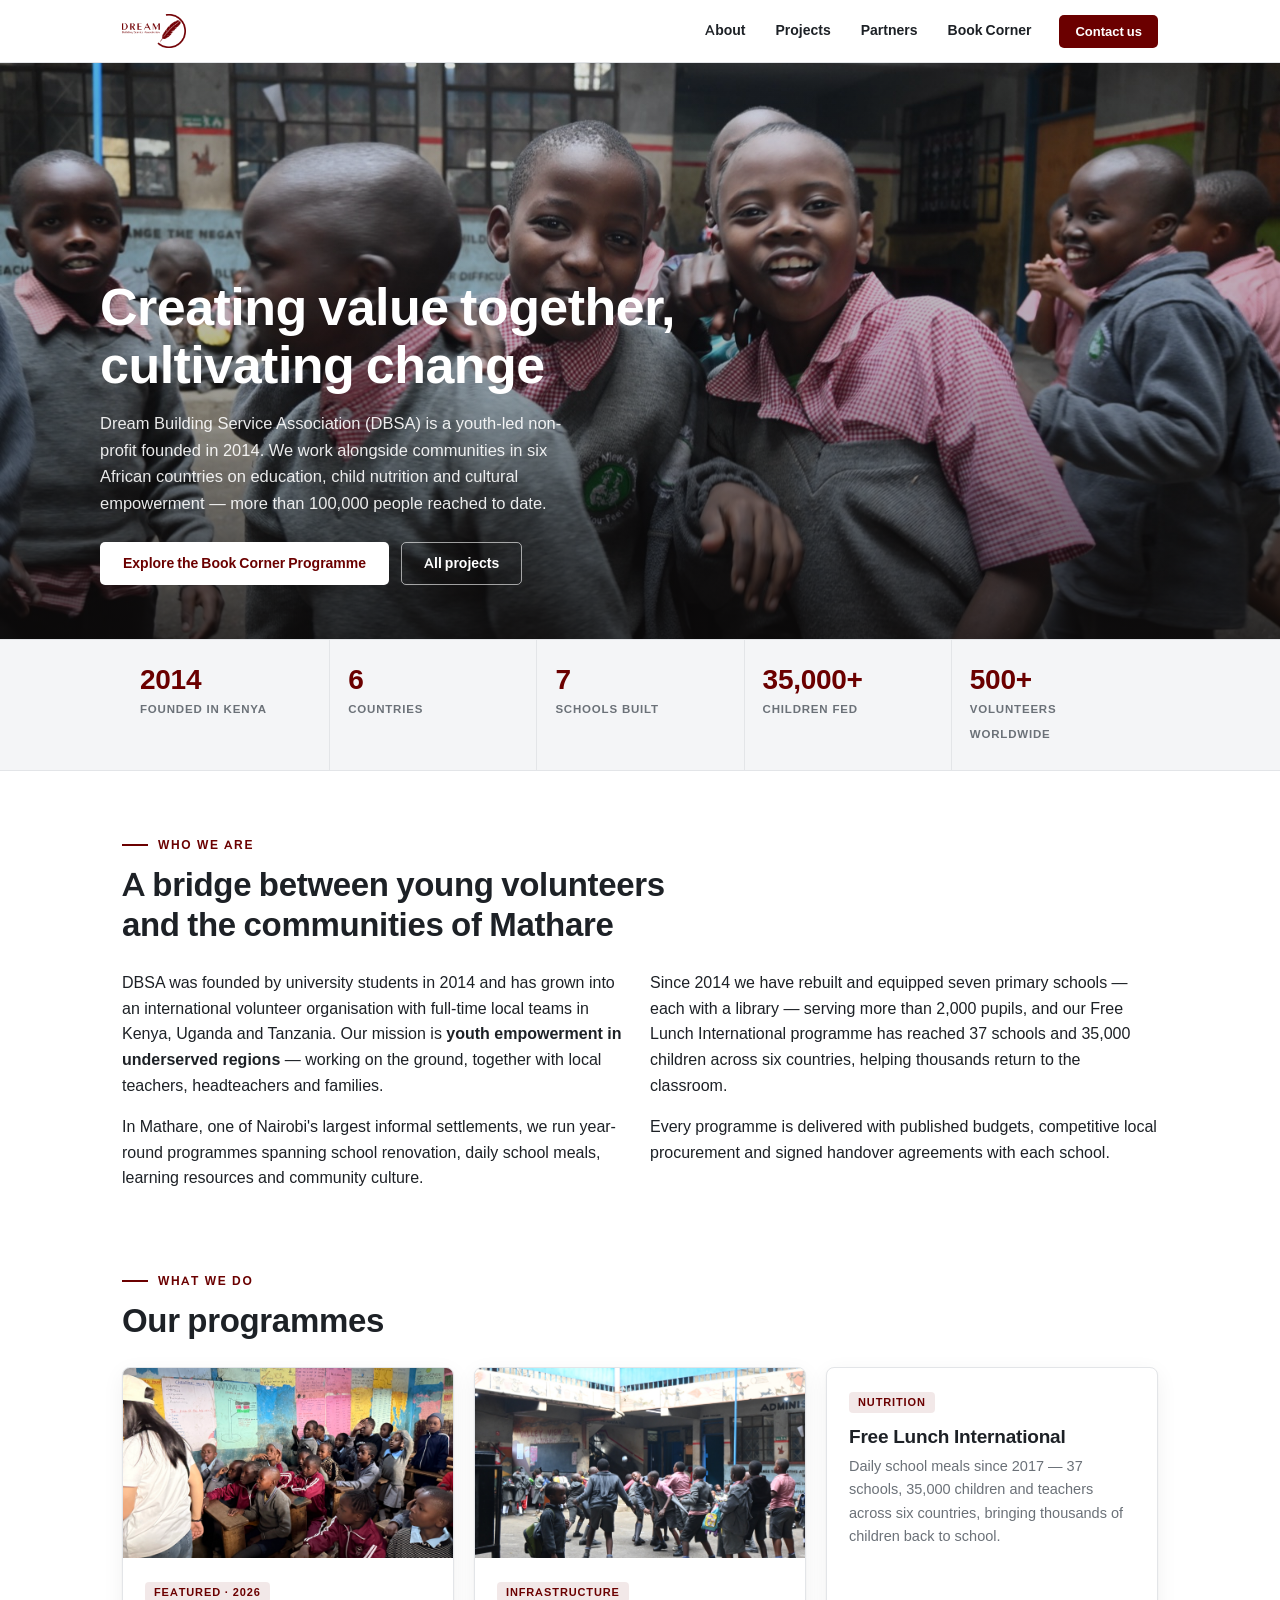
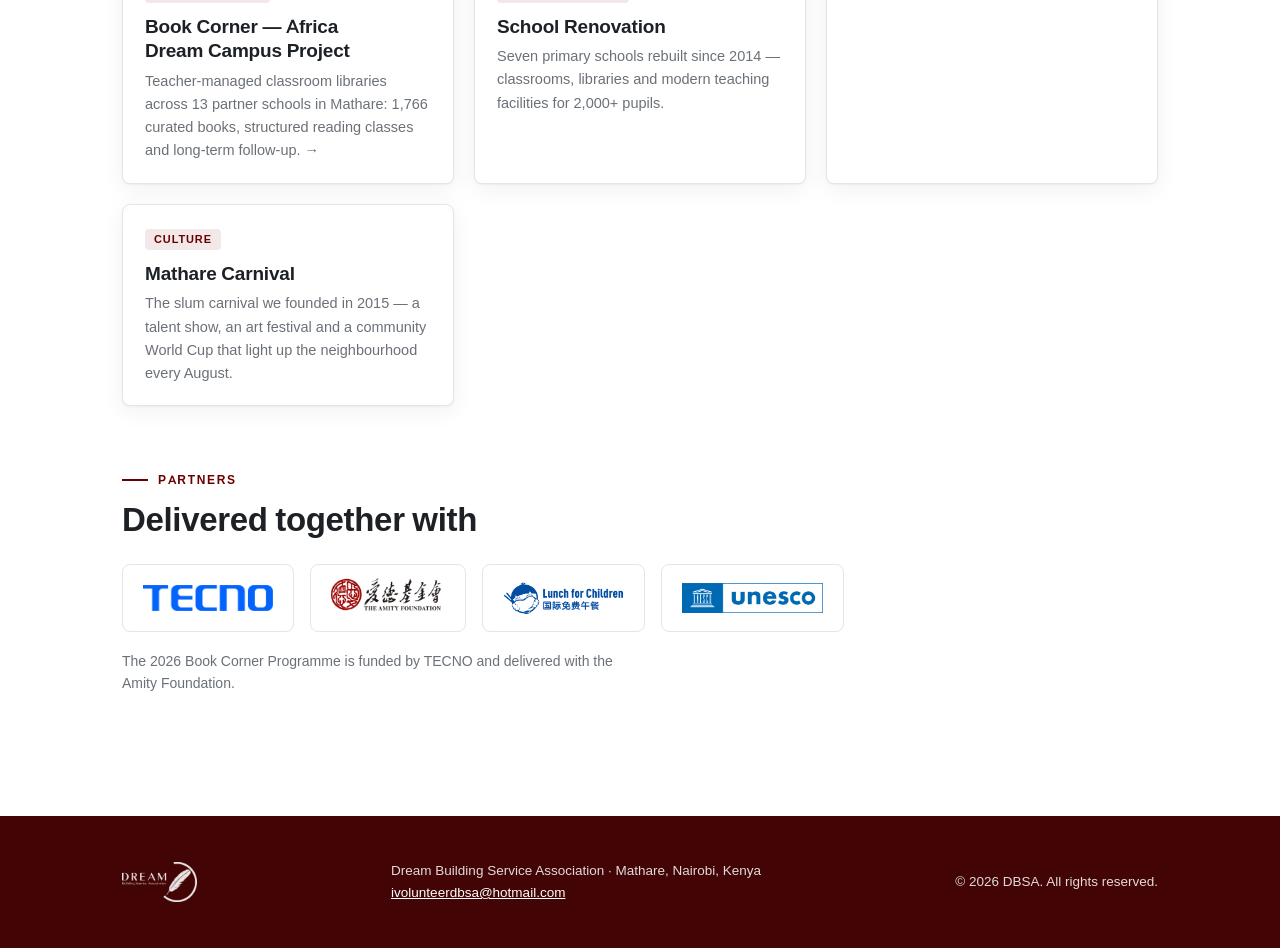
==== index.html @ 248db610 "Add DBSA Africa website with Book Corner and status pages. Co-authored-by: Cursor <cursoragent@curso" ====
<!DOCTYPE html>
<html lang="en" data-lang="en">
<head>
<meta charset="utf-8">
<meta name="viewport" content="width=device-width,initial-scale=1">
<title>DBSA — Dream Building Service Association</title>
<meta name="description" content="Dream Building Service Association (DBSA) — a youth-led non-profit working with communities in six African countries since 2014. Education, nutrition and cultural empowerment in Mathare, Nairobi and beyond.">
<link rel="icon" href="assets/logos/dbsa-en.png">
<link rel="stylesheet" href="styles.css">
</head>
<body>

<nav class="nav">
  <div class="wrap">
    <a class="brand" href="index.html">
      <img src="assets/logos/dbsa-en.png" alt="DBSA — Dream Building Service Association">
    </a>
    <a class="link" href="index.html#about">About</a>
    <a class="link" href="index.html#projects">Projects</a>
    <a class="link" href="index.html#partners">Partners</a>
    <a class="link keep" href="bookcorner.html">Book Corner</a>
    <a class="cta" href="mailto:ivolunteerdbsa@hotmail.com">Contact us</a>
  </div>
</nav>

<header class="hero">
  <div class="media">
    <img src="assets/photos/photo-01.jpg" alt="Pupils in a school courtyard in Mathare, Nairobi" fetchpriority="high">
    <div class="scrim"></div>
    <div class="inner wrap">
      <h1>Creating value together, <em>cultivating change</em></h1>
      <p class="sub">Dream Building Service Association (DBSA) is a youth-led non-profit founded in 2014.
      We work alongside communities in six African countries on education, child nutrition and cultural
      empowerment — more than 100,000 people reached to date.</p>
      <div class="actions">
        <a class="btn primary" href="bookcorner.html">Explore the Book Corner Programme</a>
        <a class="btn ghost" href="#projects">All projects</a>
      </div>
    </div>
  </div>
</header>

<div class="stats">
  <div class="wrap">
    <div class="stat"><b>2014</b><span>Founded in Kenya</span></div>
    <div class="stat"><b>6</b><span>Countries</span></div>
    <div class="stat"><b>7</b><span>Schools built</span></div>
    <div class="stat"><b>35,000+</b><span>Children fed</span></div>
    <div class="stat"><b>500+</b><span>Volunteers worldwide</span></div>
  </div>
</div>

<section id="about">
  <div class="wrap">
    <p class="eyebrow">Who we are</p>
    <h2>A bridge between young volunteers and the communities of Mathare</h2>
    <div class="grid two" style="margin-top:26px">
      <div>
        <p>DBSA was founded by university students in 2014 and has grown into an international
        volunteer organisation with full-time local teams in Kenya, Uganda and Tanzania.
        Our mission is <strong>youth empowerment in underserved regions</strong> — working on the
        ground, together with local teachers, headteachers and families.</p>
        <p>In Mathare, one of Nairobi's largest informal settlements, we run year-round programmes
        spanning school renovation, daily school meals, learning resources and community culture.</p>
      </div>
      <div>
        <p>Since 2014 we have rebuilt and equipped seven primary schools — each with a library —
        serving more than 2,000 pupils, and our Free Lunch International programme has reached
        37 schools and 35,000 children across six countries, helping thousands return to the classroom.</p>
        <p>Every programme is delivered with published budgets, competitive local procurement and
        signed handover agreements with each school.</p>
      </div>
    </div>
  </div>
</section>

<section id="projects" style="padding-top:0">
  <div class="wrap">
    <p class="eyebrow">What we do</p>
    <h2>Our programmes</h2>
    <div class="grid two" style="margin-top:26px">

      <a class="card reveal" href="bookcorner.html">
        <img class="cover" src="assets/photos/photo-08.jpg" alt="A reading class in Mathare">
        <div class="pad">
          <span class="tag">Featured · 2026</span>
          <h3>Book Corner — Africa Dream Campus Project</h3>
          <p>Teacher-managed classroom libraries across 13 partner schools in Mathare:
          1,766 curated books, structured reading classes and long-term follow-up. →</p>
        </div>
      </a>

      <div class="card reveal">
        <img class="cover" src="assets/photos/photo-02.jpg" alt="A renovated school courtyard">
        <div class="pad">
          <span class="tag">Infrastructure</span>
          <h3>School Renovation</h3>
          <p>Seven primary schools rebuilt since 2014 — classrooms, libraries and modern
          teaching facilities for 2,000+ pupils.</p>
        </div>
      </div>

      <div class="card reveal">
        <div class="pad">
          <span class="tag">Nutrition</span>
          <h3>Free Lunch International</h3>
          <p>Daily school meals since 2017 — 37 schools, 35,000 children and teachers across
          six countries, bringing thousands of children back to school.</p>
        </div>
      </div>

      <div class="card reveal">
        <div class="pad">
          <span class="tag">Culture</span>
          <h3>Mathare Carnival</h3>
          <p>The slum carnival we founded in 2015 — a talent show, an art festival and a
          community World Cup that light up the neighbourhood every August.</p>
        </div>
      </div>

    </div>
  </div>
</section>

<section id="partners" style="padding-top:0">
  <div class="wrap">
    <p class="eyebrow">Partners</p>
    <h2>Delivered together with</h2>
    <div class="partners" style="margin-top:24px">
      <span class="chip"><img src="assets/logos/tecno.png" alt="TECNO" style="height:26px"></span>
      <span class="chip"><img src="assets/logos/amity.png" alt="The Amity Foundation" style="height:42px"></span>
      <span class="chip"><img src="assets/logos/freelunch.png" alt="Free Lunch for Children International" style="height:34px"></span>
      <span class="chip"><img src="assets/logos/unesco.png" alt="UNESCO" style="height:30px"></span>
    </div>
    <p style="margin-top:18px;color:var(--muted);font-size:14px">
      The 2026 Book Corner Programme is funded by TECNO and delivered with the Amity Foundation.
    </p>
  </div>
</section>

<footer>
  <div class="wrap">
    <img src="assets/logos/dbsa-en.png" alt="DBSA">
    <p>Dream Building Service Association · Mathare, Nairobi, Kenya<br>
    <a href="mailto:ivolunteerdbsa@hotmail.com">ivolunteerdbsa@hotmail.com</a></p>
    <p>© 2026 DBSA. All rights reserved.</p>
  </div>
</footer>

<script src="site.js"></script>
</body>
</html>
---- styles.css ----
/* ============================================================
   DBSA — Dream Building Service Association
   Brand accent: maroon #6B0000 · clean neutral ground · sans type
   ============================================================ */

@font-face{
  font-family:'Figtree';
  src:url('assets/fonts/figtree-var.woff2') format('woff2');
  font-weight:300 900;
  font-style:normal;
  font-display:swap;
}

:root{
  --maroon:#6B0000;
  --maroon-deep:#420404;
  --accent:#6B0000;           /* flips lighter in dark theme */
  --paper:#FFFFFF;            /* page ground */
  --surface:#FFFFFF;          /* cards */
  --tint:#F4F5F7;             /* cool light panels */
  --ink:#1D2126;
  --muted:#6B7178;
  --line:#E3E5E8;
  --ok:#2E6B3F;
  --warn:#9A6A00;
  --shadow:0 1px 2px rgba(29,33,38,.05),0 6px 22px rgba(29,33,38,.06);
  --sans:-apple-system,BlinkMacSystemFont,'Segoe UI',Roboto,'Helvetica Neue',Arial,sans-serif;
  --display:'Figtree',-apple-system,BlinkMacSystemFont,'Segoe UI',Roboto,sans-serif;
}
@media (prefers-color-scheme:dark){
  :root{
    --accent:#E4938A;
    --paper:#131518;
    --surface:#1C1F24;
    --tint:#22262B;
    --ink:#E9EBEE;
    --muted:#9AA1A9;
    --line:#31363D;
    --maroon-deep:#1A0D0C;
    --shadow:0 1px 2px rgba(0,0,0,.4),0 8px 26px rgba(0,0,0,.35);
  }
}
:root[data-theme="dark"]{
  --accent:#E4938A; --paper:#131518; --surface:#1C1F24; --tint:#22262B;
  --ink:#E9EBEE; --muted:#9AA1A9; --line:#31363D; --maroon-deep:#1A0D0C;
  --shadow:0 1px 2px rgba(0,0,0,.4),0 8px 26px rgba(0,0,0,.35);
}
:root[data-theme="light"]{
  --accent:#6B0000; --paper:#FFFFFF; --surface:#FFFFFF; --tint:#F4F5F7;
  --ink:#1D2126; --muted:#6B7178; --line:#E3E5E8; --maroon-deep:#420404;
  --shadow:0 1px 2px rgba(29,33,38,.05),0 6px 22px rgba(29,33,38,.06);
}

*{box-sizing:border-box}
html{scroll-behavior:smooth}
@media (prefers-reduced-motion:reduce){
  html{scroll-behavior:auto}
  *,*::before,*::after{animation:none!important;transition:none!important}
}
body{
  margin:0;background:var(--paper);color:var(--ink);
  font:16px/1.6 var(--sans);
  -webkit-font-smoothing:antialiased;
}
img{max-width:100%;display:block}
a{color:var(--accent)}

/* ---------- structure ---------- */
.wrap{max-width:1080px;margin:0 auto;padding:0 22px}
section{padding:68px 0}
.eyebrow{
  font:650 12px/1 var(--display);letter-spacing:.14em;text-transform:uppercase;
  color:var(--accent);display:flex;align-items:center;gap:10px;margin:0 0 14px;
}
.eyebrow::before{content:"";width:26px;height:2px;background:var(--accent)}
h1,h2,h3{font-family:var(--display);text-wrap:balance;margin:0;letter-spacing:-.01em}
h2{font-size:clamp(24px,3.6vw,33px);line-height:1.2;font-weight:600;margin-bottom:14px}
h3{font-size:19px;line-height:1.3;font-weight:600}
p{margin:0 0 1em;max-width:64ch}
.lead{font-size:17.5px;color:var(--muted)}

/* ---------- nav ---------- */
.nav{
  position:sticky;top:0;z-index:50;background:var(--paper);
  border-bottom:1px solid var(--line);
}
.nav .wrap{display:flex;align-items:center;gap:26px;height:62px}
.nav .brand{display:flex;align-items:center;gap:10px;margin-right:auto;text-decoration:none;color:var(--ink)}
.nav .brand img{height:34px;width:auto}
.nav a.link{
  font:560 14px var(--display);color:var(--ink);text-decoration:none;
  padding:6px 2px;border-bottom:2px solid transparent;
}
.nav a.link:hover,.nav a.link[aria-current]{border-color:var(--accent);color:var(--accent)}
.nav .cta{
  font:600 13px var(--display);color:#fff;background:var(--maroon);
  padding:9px 16px;border-radius:5px;text-decoration:none;
}
:root[data-theme="dark"] .nav .cta{background:var(--accent);color:#131518}
@media (prefers-color-scheme:dark){:root:not([data-theme]) .nav .cta{background:var(--accent);color:#131518}}
@media (max-width:640px){.nav a.link{display:none}.nav a.link.keep{display:inline-block}}

/* ---------- hero ---------- */
.hero{position:relative;color:#fff;padding:0}
.hero .media{position:relative;min-height:64vh;display:flex;align-items:flex-end;overflow:hidden}
.hero .media img{position:absolute;inset:0;width:100%;height:100%;object-fit:cover}
.hero .scrim{
  position:absolute;inset:0;
  background:linear-gradient(to top,rgba(12,10,10,.78) 0%,rgba(12,10,10,.32) 48%,rgba(12,10,10,.12) 100%);
}
.hero .inner{position:relative;width:100%;padding:80px 0 54px}
.hero h1{font-size:clamp(30px,5.4vw,52px);line-height:1.12;font-weight:640;max-width:17ch;color:#fff}
.hero h1 em{font-style:normal}
.hero .sub{margin-top:16px;max-width:54ch;font-size:16.5px;color:rgba(255,255,255,.9)}
.hero .actions{margin-top:26px;display:flex;gap:12px;flex-wrap:wrap}
.hero .eyebrow{color:#fff}
.hero .eyebrow::before{background:#fff}
.btn{
  display:inline-block;font:600 14px var(--display);text-decoration:none;
  padding:12px 22px;border-radius:5px;border:1px solid transparent;
}
.btn.primary{background:#fff;color:var(--maroon)}
.btn.ghost{border-color:rgba(255,255,255,.6);color:#fff}
.btn.solid{background:var(--maroon);color:#fff}
:root[data-theme="dark"] .btn.solid{background:var(--accent);color:#131518}
@media (prefers-color-scheme:dark){:root:not([data-theme]) .btn.solid{background:var(--accent);color:#131518}}

/* ---------- stats strip ---------- */
.stats{border-top:1px solid var(--line);border-bottom:1px solid var(--line);background:var(--tint)}
.stats .wrap{display:grid;grid-template-columns:repeat(auto-fit,minmax(150px,1fr));gap:0}
.stat{padding:24px 18px;border-left:1px solid var(--line)}
.stat:first-child{border-left:none}
.stat b{
  display:block;font:620 28px/1.1 var(--display);color:var(--accent);
  font-variant-numeric:tabular-nums;letter-spacing:-.01em;
}
.stat span{font:600 11.5px/1.4 var(--sans);letter-spacing:.07em;text-transform:uppercase;color:var(--muted)}
@media (max-width:640px){
  .stats .wrap{grid-template-columns:1fr 1fr}
  .stat{border-left:none;border-top:1px solid var(--line)}
  .stat:nth-child(-n+2){border-top:none}
}

/* ---------- cards / grids ---------- */
.grid{display:grid;gap:20px}
.grid.two{grid-template-columns:repeat(auto-fit,minmax(280px,1fr))}
.grid.three{grid-template-columns:repeat(auto-fit,minmax(230px,1fr))}
.card{
  background:var(--surface);border:1px solid var(--line);border-radius:8px;
  overflow:hidden;box-shadow:var(--shadow);
}
.card .pad{padding:20px 22px}
.card img.cover{height:190px;width:100%;object-fit:cover}
.card h3{margin-bottom:6px}
.card p{color:var(--muted);font-size:14.5px;margin:0}
.card .tag{
  display:inline-block;font:650 11px/1 var(--display);letter-spacing:.08em;text-transform:uppercase;
  color:var(--accent);background:color-mix(in srgb,var(--accent) 9%,transparent);
  border-radius:4px;padding:5px 9px;margin-bottom:12px;
}
a.card{display:block;text-decoration:none;color:var(--ink);transition:transform .18s ease,border-color .18s ease}
a.card:hover{transform:translateY(-3px);border-color:var(--accent)}

/* how it works steps */
.steps{display:grid;gap:18px;grid-template-columns:repeat(auto-fit,minmax(220px,1fr));counter-reset:step}
.step{background:var(--surface);border:1px solid var(--line);border-radius:8px;padding:22px}
.step::before{
  counter-increment:step;content:"Step " counter(step);
  font:650 11.5px/1 var(--display);letter-spacing:.1em;text-transform:uppercase;
  color:var(--accent);display:inline-block;margin-bottom:12px;
  background:color-mix(in srgb,var(--accent) 9%,transparent);
  padding:5px 9px;border-radius:4px;
}
.step h3{font-size:16.5px;font-weight:600;margin-bottom:8px}
.step p{font-size:14.5px;color:var(--muted);margin:0}

/* gallery */
.gallery{display:grid;gap:10px;grid-template-columns:repeat(auto-fill,minmax(240px,1fr))}
.gallery img{width:100%;height:210px;object-fit:cover;border-radius:6px}
.gallery figure{margin:0;position:relative}
.gallery figcaption{
  position:absolute;left:0;right:0;bottom:0;padding:20px 12px 8px;
  font:600 12px var(--sans);color:#fff;
  background:linear-gradient(to top,rgba(10,10,12,.68),transparent);
  border-radius:0 0 6px 6px;
}

/* school cards */
.school{
  text-align:left;width:100%;background:var(--surface);border:1px solid var(--line);
  border-radius:8px;padding:18px 20px;cursor:pointer;font-family:var(--sans);color:var(--ink);
  display:flex;flex-direction:column;gap:4px;transition:border-color .15s ease,transform .15s ease;
}
.school:hover{border-color:var(--accent);transform:translateY(-2px)}
.school b{font-size:15.5px}
.school span{font-size:13px;color:var(--muted)}
.school .n{font:640 21px/1.1 var(--display);color:var(--accent);font-variant-numeric:tabular-nums}
.school .n em{font:560 12px/1 var(--display);font-style:normal;color:var(--muted);margin-left:6px;letter-spacing:.02em}
.cohort-label{font:650 12px var(--display);letter-spacing:.12em;text-transform:uppercase;color:var(--muted);margin:26px 0 12px}

/* catalog modal */
.modal{position:fixed;inset:0;z-index:100;display:none}
.modal.open{display:block}
.modal .veil{position:absolute;inset:0;background:rgba(15,15,18,.55)}
.modal .panel{
  position:absolute;inset:6% 4%;max-width:860px;margin:0 auto;background:var(--surface);
  border-radius:10px;display:flex;flex-direction:column;box-shadow:var(--shadow);
}
.modal header{padding:20px 24px 12px;border-bottom:1px solid var(--line);display:flex;gap:14px;align-items:baseline}
.modal header h3{font-size:20px}
.modal header .meta{font-size:13px;color:var(--muted)}
.modal header .close{
  margin-left:auto;background:none;border:1px solid var(--line);border-radius:5px;
  font:600 13px var(--sans);color:var(--ink);padding:6px 12px;cursor:pointer;
}
.modal .search{padding:12px 24px;border-bottom:1px solid var(--line)}
.modal .search input{
  width:100%;font:15px var(--sans);color:var(--ink);background:var(--tint);
  border:1px solid var(--line);border-radius:5px;padding:10px 14px;
}
.modal .list{overflow:auto;padding:6px 24px 22px}
.modal table{width:100%;border-collapse:collapse;font-size:14px}
.modal th{
  text-align:left;font:700 11px var(--sans);letter-spacing:.08em;text-transform:uppercase;
  color:var(--muted);padding:10px 8px;border-bottom:1px solid var(--line);position:sticky;top:0;background:var(--surface);
}
.modal td{padding:8px;border-bottom:1px solid var(--line);vertical-align:top}
.modal td.num{text-align:right;font-variant-numeric:tabular-nums;white-space:nowrap}

/* transparency panel */
.panel-tint{background:var(--tint);border:1px solid var(--line);border-radius:8px;padding:26px 28px}
.budget{list-style:none;margin:18px 0 0;padding:0;display:grid;gap:10px}
.budget li{display:grid;grid-template-columns:180px 1fr 64px;gap:12px;align-items:center;font-size:14px}
.budget .bar{height:8px;border-radius:4px;background:var(--line);overflow:hidden}
.budget .bar i{display:block;height:100%;background:var(--accent)}
.budget .pct{text-align:right;font-variant-numeric:tabular-nums;color:var(--muted)}
@media (max-width:560px){.budget li{grid-template-columns:1fr 60px}.budget .bar{grid-column:1/-1}}

/* status dashboard */
.board{display:grid;gap:14px;grid-template-columns:repeat(auto-fit,minmax(210px,1fr))}
.board .cell{background:var(--surface);border:1px solid var(--line);border-radius:8px;padding:16px 18px}
.board .cell b{font:640 24px/1.1 var(--display);color:var(--accent);font-variant-numeric:tabular-nums}
.board .cell span{font-size:12.5px;color:var(--muted);display:block;margin-top:4px}
.notice{
  border:1px dashed var(--accent);border-radius:8px;background:var(--tint);
  padding:14px 18px;font-size:14px;margin-bottom:22px;
}
table.reports{width:100%;border-collapse:collapse;font-size:14px;background:var(--surface);border:1px solid var(--line);border-radius:8px}
table.reports th{font:700 11px var(--sans);letter-spacing:.08em;text-transform:uppercase;color:var(--muted);text-align:left;padding:12px 14px;border-bottom:1px solid var(--line)}
table.reports td{padding:10px 14px;border-bottom:1px solid var(--line)}
.pill{display:inline-block;font:700 11px/1 var(--sans);padding:5px 9px;border-radius:99px}
.pill.lost{background:rgba(154,106,0,.13);color:var(--warn)}
.pill.damaged{background:rgba(107,0,0,.10);color:var(--accent)}
:root[data-theme="dark"] .pill.damaged{background:rgba(228,147,138,.14)}

/* partners */
.partners{display:flex;gap:16px;align-items:stretch;flex-wrap:wrap}
.partners .chip{
  display:flex;align-items:center;background:#fff;border:1px solid var(--line);
  border-radius:8px;padding:12px 20px;
}
.partners img{width:auto}

/* footer */
footer{background:var(--maroon-deep);color:rgba(255,255,255,.85);margin-top:40px}
footer .wrap{padding:44px 22px;display:flex;gap:30px;flex-wrap:wrap;align-items:center;justify-content:space-between}
footer img{height:40px;filter:brightness(0) invert(1);opacity:.9}
footer p{margin:0;font-size:13.5px;max-width:none}
footer a{color:#fff}

/* reveal */
.reveal{opacity:0;transform:translateY(14px);transition:opacity .5s ease,transform .5s ease}
.reveal.in{opacity:1;transform:none}
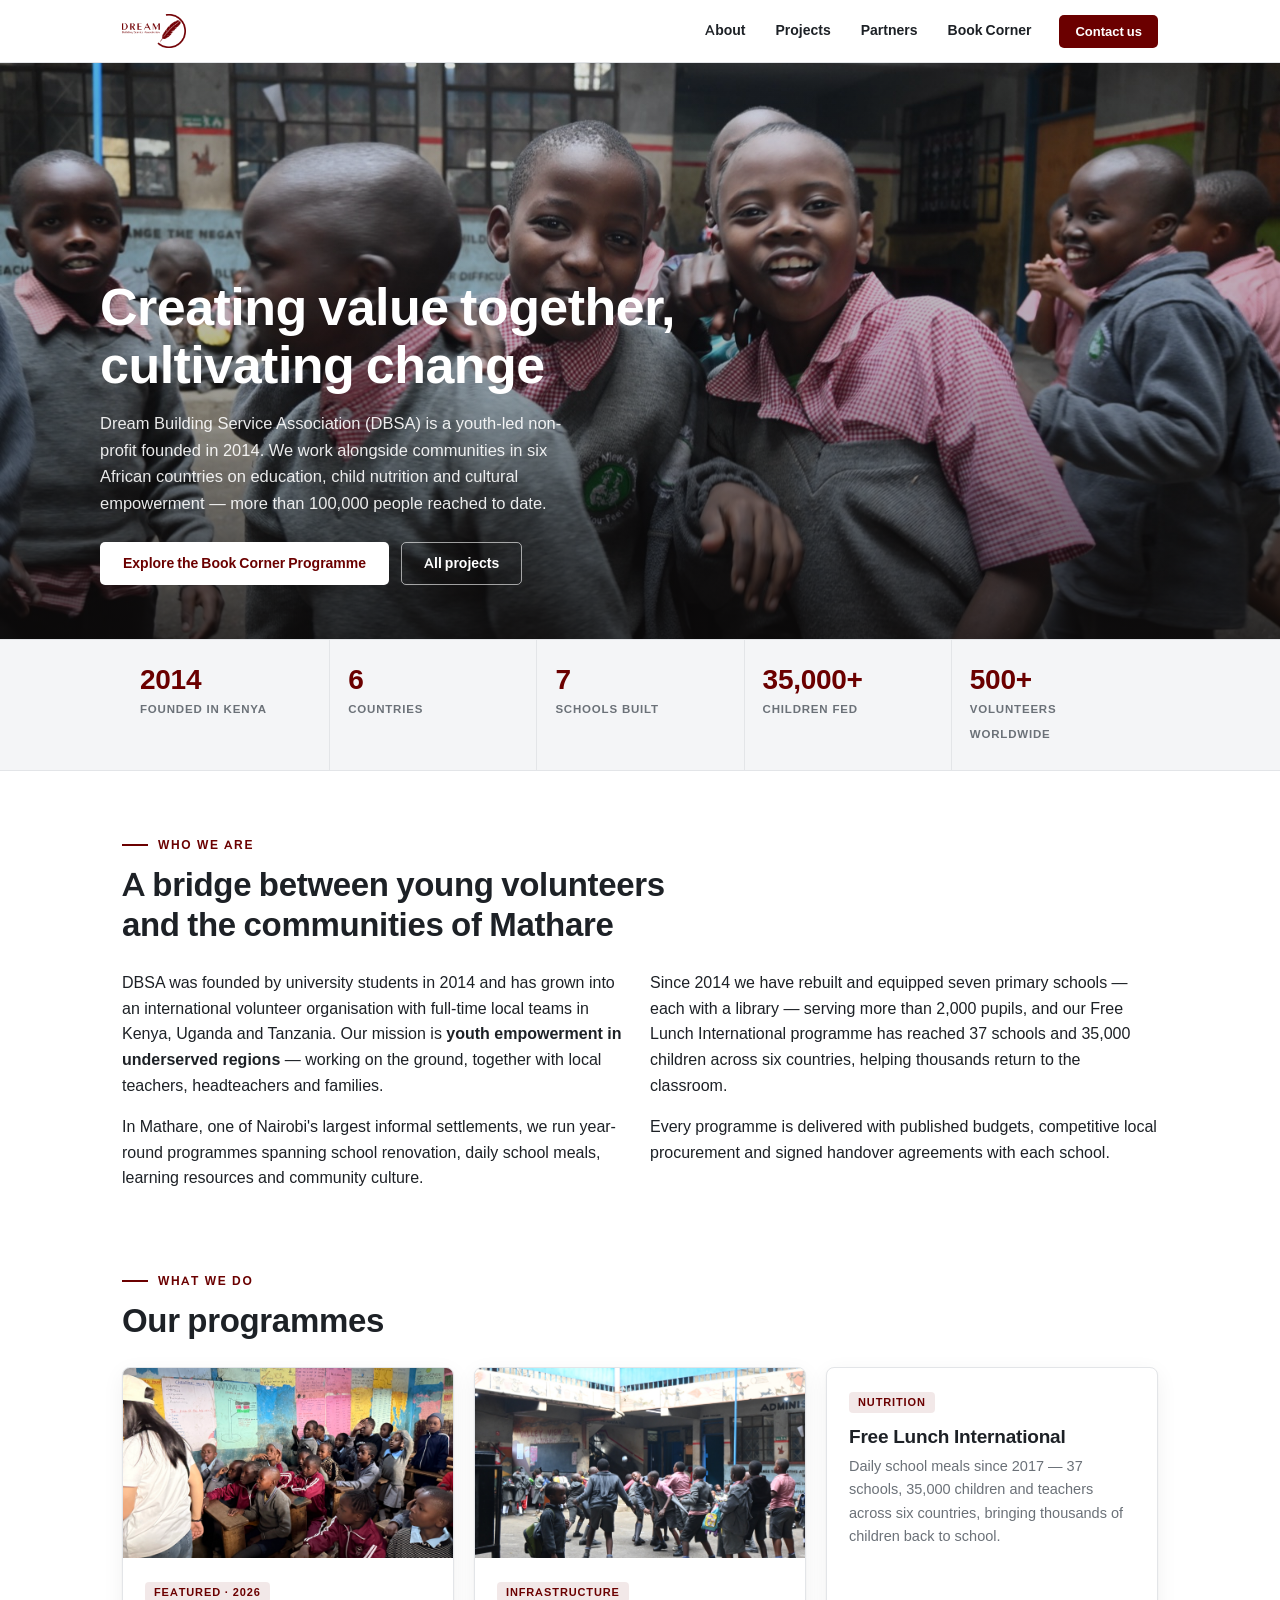
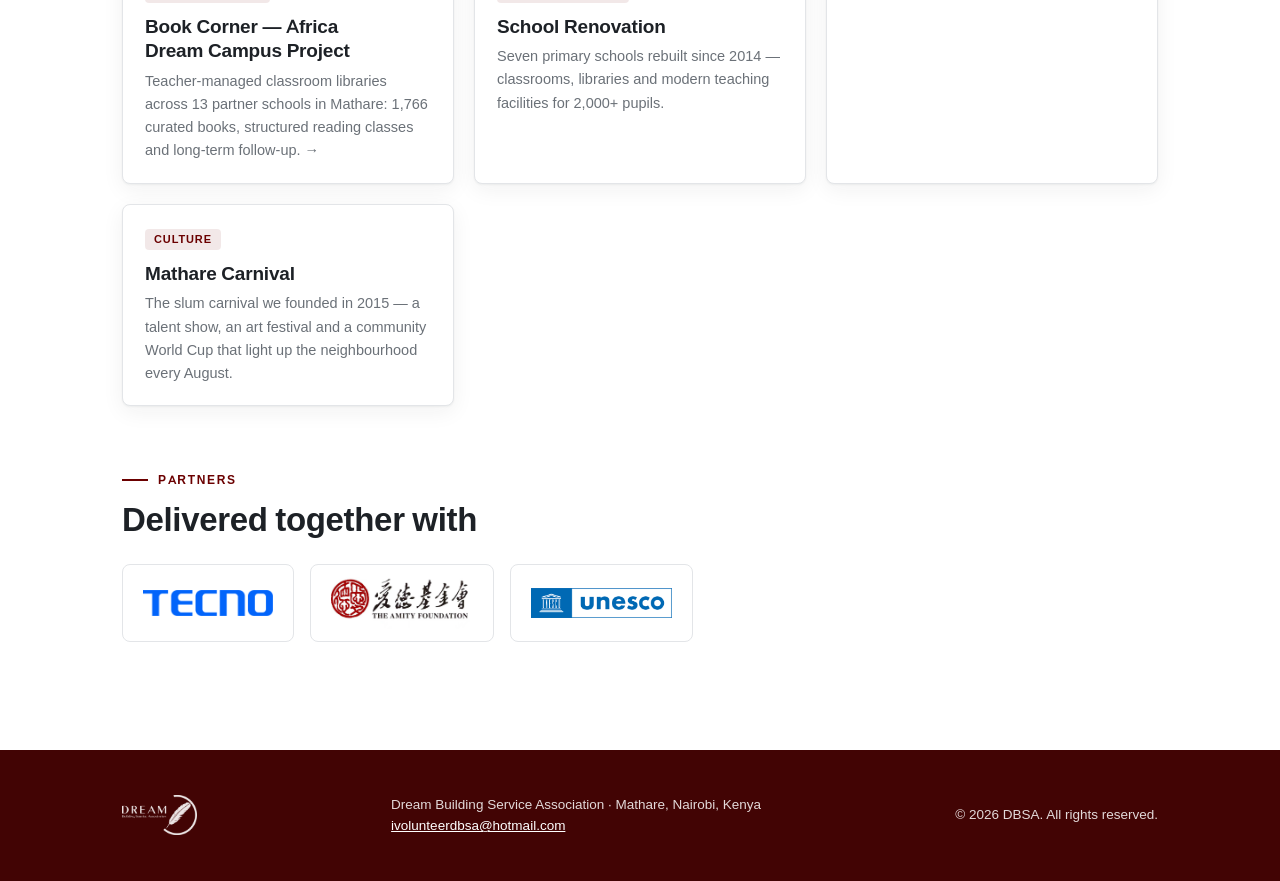
==== commit ece97100: "Refine v1: Figtree display type, horizontal Amity logo, per-school book counts - Self-hosted Figtree" ====
--- a/index.html
+++ b/index.html
@@ -128,13 +128,9 @@
     <h2>Delivered together with</h2>
     <div class="partners" style="margin-top:24px">
       <span class="chip"><img src="assets/logos/tecno.png" alt="TECNO" style="height:26px"></span>
-      <span class="chip"><img src="assets/logos/amity.png" alt="The Amity Foundation" style="height:42px"></span>
-      <span class="chip"><img src="assets/logos/freelunch.png" alt="Free Lunch for Children International" style="height:34px"></span>
+      <span class="chip"><img src="assets/logos/amity.png" alt="The Amity Foundation" style="height:52px"></span>
       <span class="chip"><img src="assets/logos/unesco.png" alt="UNESCO" style="height:30px"></span>
     </div>
-    <p style="margin-top:18px;color:var(--muted);font-size:14px">
-      The 2026 Book Corner Programme is funded by TECNO and delivered with the Amity Foundation.
-    </p>
   </div>
 </section>
 
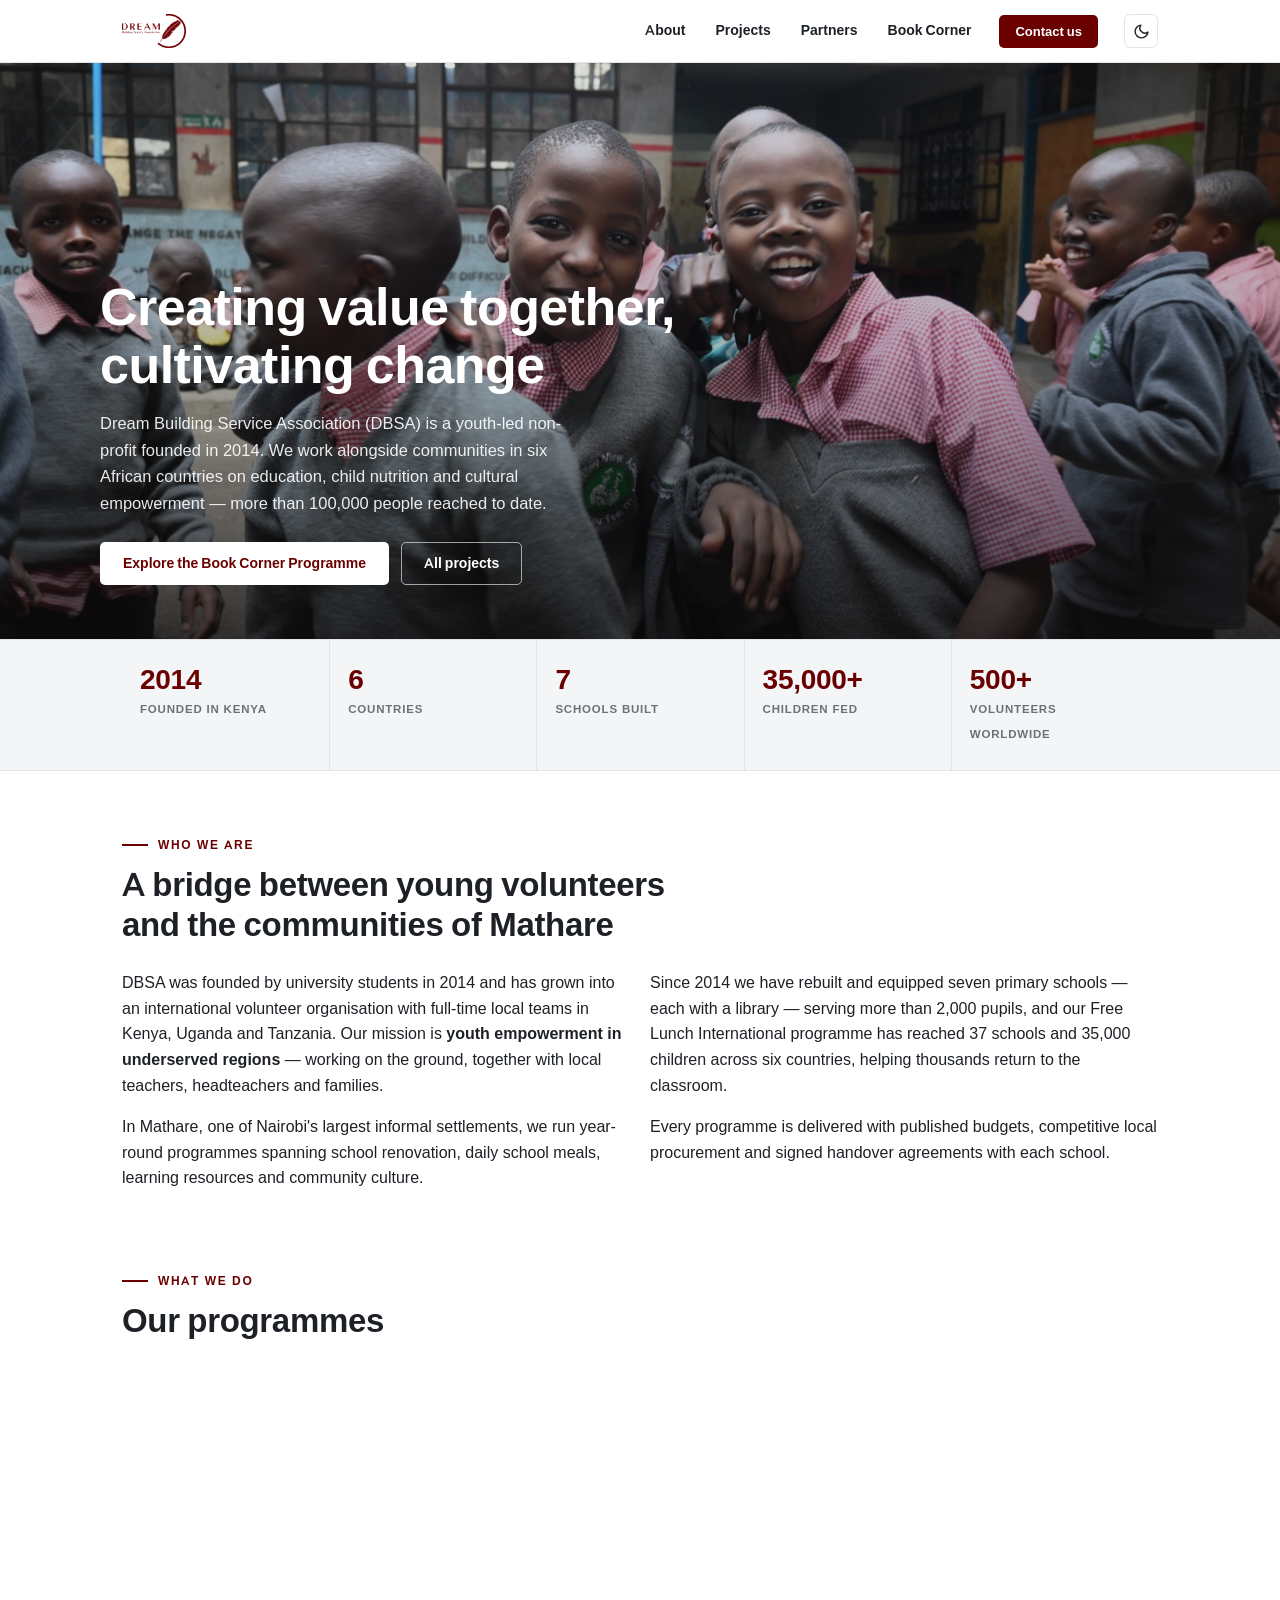
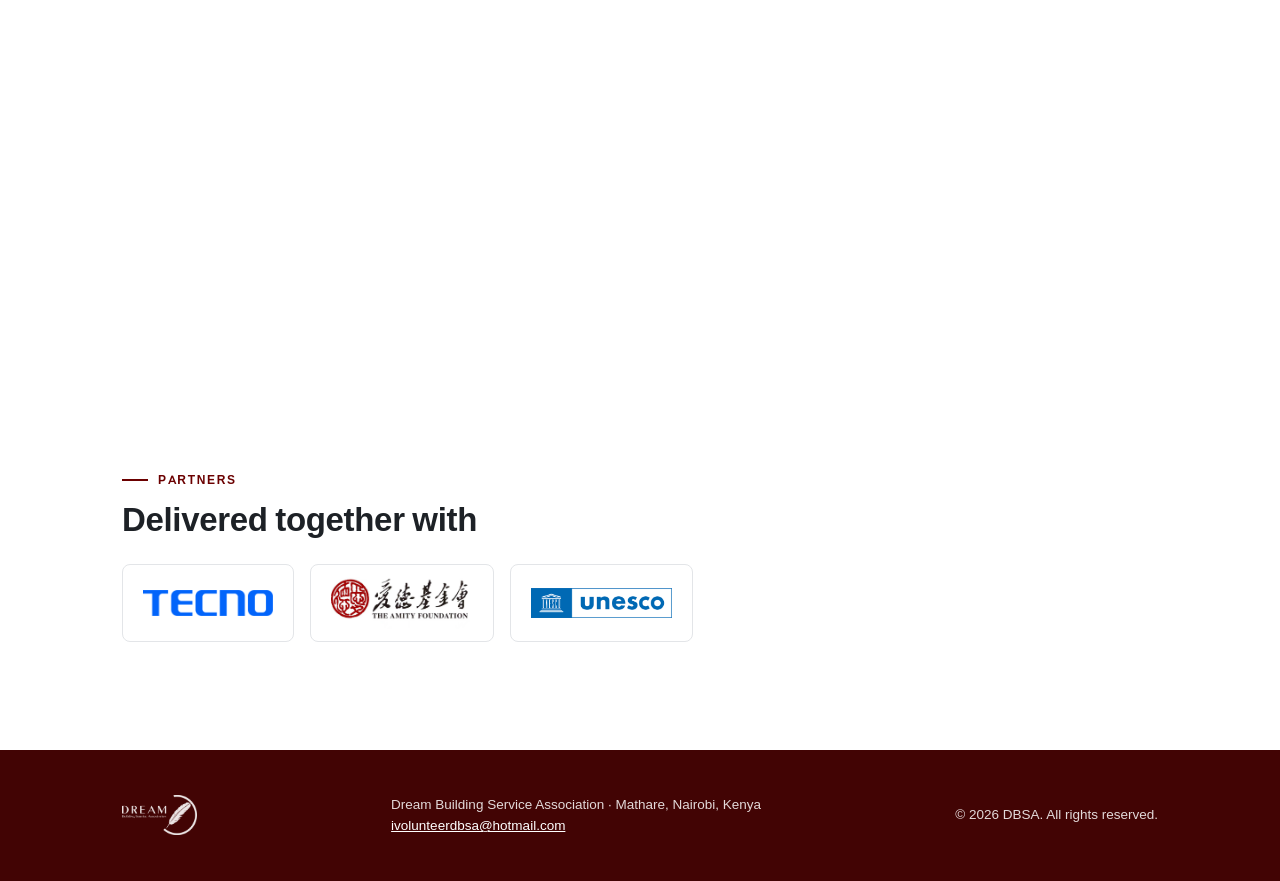
==== commit 271e6a98: "Add dark/light theme toggle to the nav - Sun/moon button on all four pages; choice persists in local" ====
--- a/index.html
+++ b/index.html
@@ -6,6 +6,7 @@
 <title>DBSA — Dream Building Service Association</title>
 <meta name="description" content="Dream Building Service Association (DBSA) — a youth-led non-profit working with communities in six African countries since 2014. Education, nutrition and cultural empowerment in Mathare, Nairobi and beyond.">
 <link rel="icon" href="assets/logos/dbsa-en.png">
+<script>try{var t=localStorage.getItem("theme");if(t)document.documentElement.setAttribute("data-theme",t)}catch(e){}</script>
 <link rel="stylesheet" href="styles.css">
 </head>
 <body>
@@ -20,6 +21,10 @@
     <a class="link" href="index.html#partners">Partners</a>
     <a class="link keep" href="bookcorner.html">Book Corner</a>
     <a class="cta" href="mailto:ivolunteerdbsa@hotmail.com">Contact us</a>
+      <button class="theme-btn" id="theme-toggle" type="button" aria-label="Switch theme">
+      <svg class="ic-moon" viewBox="0 0 24 24" fill="none" stroke="currentColor" stroke-width="2" stroke-linecap="round" stroke-linejoin="round" aria-hidden="true"><path d="M21 12.8A9 9 0 1 1 11.2 3a7 7 0 0 0 9.8 9.8z"/></svg>
+      <svg class="ic-sun" viewBox="0 0 24 24" fill="none" stroke="currentColor" stroke-width="2" stroke-linecap="round" aria-hidden="true"><circle cx="12" cy="12" r="4"/><path d="M12 2v2m0 16v2M4.9 4.9l1.4 1.4m11.4 11.4 1.4 1.4M2 12h2m16 0h2M4.9 19.1l1.4-1.4M17.7 6.3l1.4-1.4"/></svg>
+    </button>
   </div>
 </nav>
 
--- a/styles.css
+++ b/styles.css
@@ -52,6 +52,7 @@
 }
 
 *{box-sizing:border-box}
+[hidden]{display:none!important}
 html{scroll-behavior:smooth}
 @media (prefers-reduced-motion:reduce){
   html{scroll-behavior:auto}
@@ -87,6 +88,8 @@
 .nav .wrap{display:flex;align-items:center;gap:26px;height:62px}
 .nav .brand{display:flex;align-items:center;gap:10px;margin-right:auto;text-decoration:none;color:var(--ink)}
 .nav .brand img{height:34px;width:auto}
+:root[data-theme="dark"] .nav .brand img{filter:brightness(0) invert(1)}
+@media (prefers-color-scheme:dark){:root:not([data-theme]) .nav .brand img{filter:brightness(0) invert(1)}}
 .nav a.link{
   font:560 14px var(--display);color:var(--ink);text-decoration:none;
   padding:6px 2px;border-bottom:2px solid transparent;
@@ -98,6 +101,16 @@
 }
 :root[data-theme="dark"] .nav .cta{background:var(--accent);color:#131518}
 @media (prefers-color-scheme:dark){:root:not([data-theme]) .nav .cta{background:var(--accent);color:#131518}}
+.theme-btn{
+  background:none;border:1px solid var(--line);border-radius:6px;
+  width:34px;height:34px;display:grid;place-items:center;
+  cursor:pointer;color:var(--ink);flex:none;padding:0;
+}
+.theme-btn:hover{border-color:var(--accent);color:var(--accent)}
+.theme-btn svg{width:17px;height:17px;display:block}
+.theme-btn .ic-sun{display:none}
+.theme-btn[data-mode="dark"] .ic-sun{display:block}
+.theme-btn[data-mode="dark"] .ic-moon{display:none}
 @media (max-width:640px){.nav a.link{display:none}.nav a.link.keep{display:inline-block}}
 
 /* ---------- hero ---------- */
@@ -252,6 +265,99 @@
 .pill.lost{background:rgba(154,106,0,.13);color:var(--warn)}
 .pill.damaged{background:rgba(107,0,0,.10);color:var(--accent)}
 :root[data-theme="dark"] .pill.damaged{background:rgba(228,147,138,.14)}
+.pill.restored{background:rgba(46,107,63,.13);color:var(--ok)}
+
+/* per-title status chips + school overview lines */
+.chip-st{display:inline-block;font:700 10.5px/1 var(--sans);padding:4px 8px;border-radius:99px;margin:1px 2px 1px 0;white-space:nowrap}
+.chip-st.allgood,.chip-st.good{background:rgba(46,107,63,.12);color:var(--ok)}
+.chip-st.lost{background:rgba(154,106,0,.13);color:var(--warn)}
+.chip-st.damaged{background:rgba(107,0,0,.10);color:var(--accent)}
+:root[data-theme="dark"] .chip-st.damaged{background:rgba(228,147,138,.14)}
+.st-line i{font-style:normal;font-weight:600}
+.st-line .ok-txt{color:var(--ok)}
+.st-line .lost-txt{color:var(--warn)}
+.st-line .dmg-txt{color:var(--accent)}
+
+/* ---------- report form ---------- */
+.narrow{max-width:640px}
+.sw{color:var(--muted);font-weight:500}
+.sw-h{font-weight:500;color:var(--muted);font-size:.72em}
+.form-card{
+  background:var(--surface);border:1px solid var(--line);border-radius:10px;
+  padding:26px;box-shadow:var(--shadow);display:grid;gap:22px;margin-top:8px;
+}
+.field{display:grid;gap:8px;position:relative}
+.field>label{font:600 14.5px var(--display)}
+.hint{font-size:13px;color:var(--muted);margin:0}
+.field input[type=text],.field textarea,.field select{
+  width:100%;font:16px var(--sans);color:var(--ink);background:var(--tint);
+  border:1px solid var(--line);border-radius:6px;padding:12px 14px;
+}
+.field input:focus,.field textarea:focus,.field select:focus{
+  outline:none;border-color:var(--accent);
+  box-shadow:0 0 0 3px color-mix(in srgb,var(--accent) 18%,transparent);
+}
+.school-chip{
+  display:flex;align-items:baseline;gap:10px;flex-wrap:wrap;
+  background:color-mix(in srgb,var(--accent) 7%,transparent);
+  border:1px solid var(--accent);border-radius:6px;padding:12px 14px;
+}
+.school-chip b{font:600 15.5px var(--display)}
+.school-chip span{font-size:12.5px;color:var(--muted)}
+.x{
+  margin-left:auto;background:none;border:1px solid var(--line);border-radius:5px;
+  font:600 12px var(--sans);color:var(--muted);padding:4px 9px;cursor:pointer;
+}
+.x:hover{border-color:var(--accent);color:var(--accent)}
+.suggest{
+  position:absolute;top:100%;left:0;right:0;z-index:30;margin-top:4px;
+  background:var(--surface);border:1px solid var(--line);border-radius:8px;
+  box-shadow:var(--shadow);max-height:264px;overflow:auto;display:none;
+}
+.suggest.open{display:block}
+.suggest button{
+  display:flex;justify-content:space-between;align-items:baseline;gap:12px;width:100%;
+  text-align:left;background:none;border:0;border-bottom:1px solid var(--line);
+  padding:11px 14px;font:14.5px var(--sans);color:var(--ink);cursor:pointer;
+}
+.suggest button:last-child{border-bottom:none}
+.suggest button:hover{background:var(--tint)}
+.suggest .lvl{color:var(--muted);font-size:12px;white-space:nowrap}
+.picked{
+  display:flex;align-items:center;gap:10px;font-size:15px;
+  background:color-mix(in srgb,var(--accent) 7%,transparent);
+  border:1px solid var(--accent);border-radius:6px;padding:11px 14px;
+}
+.kinds{display:grid;grid-template-columns:repeat(3,1fr);gap:10px}
+@media (max-width:420px){.kinds{grid-template-columns:1fr;gap:8px}}
+.kind{
+  background:var(--tint);border:1.5px solid var(--line);border-radius:8px;
+  padding:14px 10px;cursor:pointer;text-align:center;font-family:var(--sans);
+}
+.kind b{display:block;font:600 15px var(--display);color:var(--ink)}
+.kind span{font-size:12.5px;color:var(--muted)}
+.kind[aria-pressed="true"]{
+  border-color:var(--accent);
+  background:color-mix(in srgb,var(--accent) 9%,transparent);
+}
+.kind[aria-pressed="true"] b{color:var(--accent)}
+.btn.block{width:100%;text-align:center;padding:14px;font-size:15px;border:0;cursor:pointer}
+.hp{position:absolute;left:-5000px;top:0;width:1px;height:1px;overflow:hidden}
+.form-err{color:#B3261E;font-size:14px;margin:0}
+:root[data-theme="dark"] .form-err{color:#F2B8B5}
+@media (prefers-color-scheme:dark){:root:not([data-theme]) .form-err{color:#F2B8B5}}
+.success{text-align:center;justify-items:center;gap:14px;padding:36px 26px}
+.success .ok-ring{
+  width:64px;height:64px;border-radius:50%;font-size:30px;
+  background:color-mix(in srgb,var(--ok) 13%,transparent);color:var(--ok);
+  display:grid;place-items:center;
+}
+.badge{
+  display:inline-block;font:700 10.5px/1 var(--sans);letter-spacing:.04em;
+  color:var(--warn);background:rgba(154,106,0,.12);
+  border-radius:4px;padding:3px 7px;vertical-align:1px;
+}
+table.reports td.num{text-align:right;font-variant-numeric:tabular-nums;white-space:nowrap}
 
 /* partners */
 .partners{display:flex;gap:16px;align-items:stretch;flex-wrap:wrap}
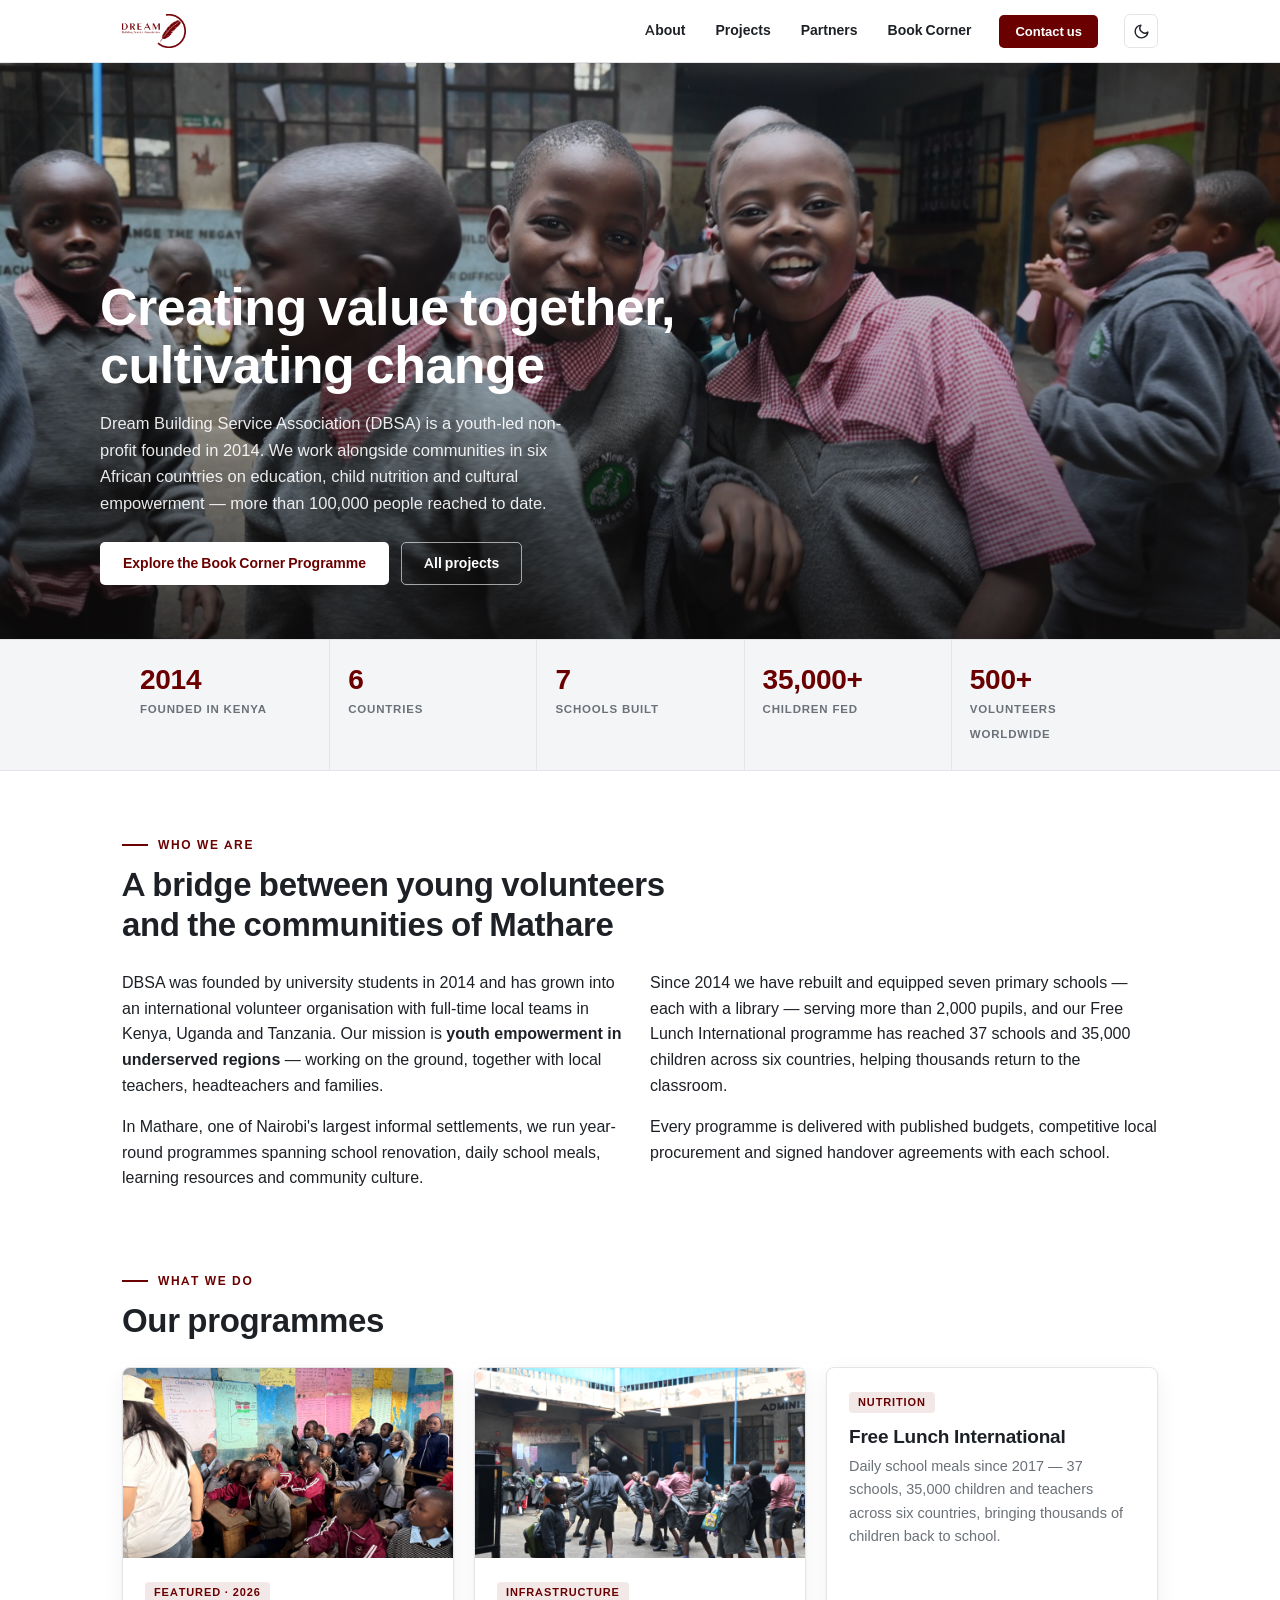
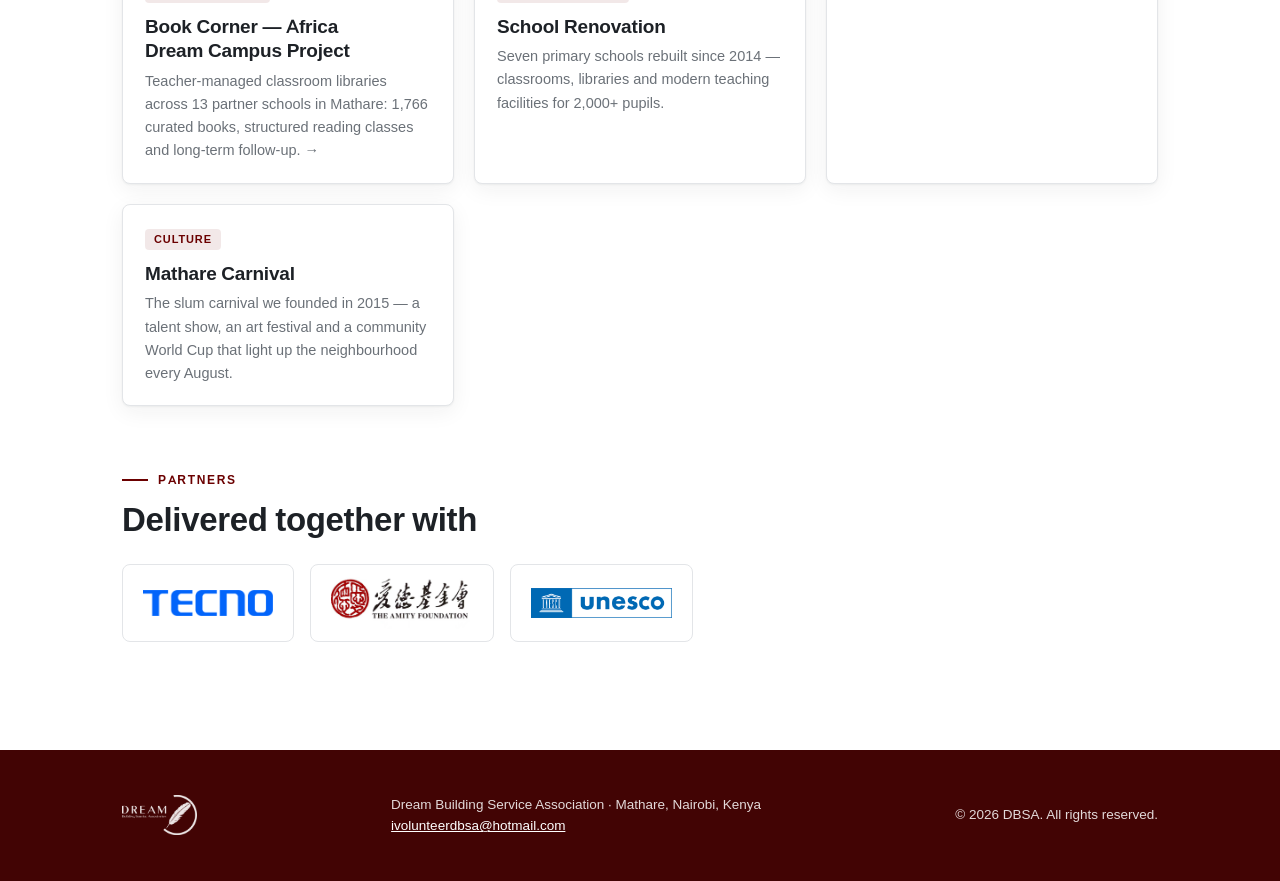
==== commit 70eb6be4: "Fix: scope the theme pre-paint snippet — global `var t` collided with site.js The head snippet decla" ====
--- a/index.html
+++ b/index.html
@@ -6,7 +6,7 @@
 <title>DBSA — Dream Building Service Association</title>
 <meta name="description" content="Dream Building Service Association (DBSA) — a youth-led non-profit working with communities in six African countries since 2014. Education, nutrition and cultural empowerment in Mathare, Nairobi and beyond.">
 <link rel="icon" href="assets/logos/dbsa-en.png">
-<script>try{var t=localStorage.getItem("theme");if(t)document.documentElement.setAttribute("data-theme",t)}catch(e){}</script>
+<script>(function(){try{var t=localStorage.getItem("theme");if(t)document.documentElement.setAttribute("data-theme",t)}catch(e){}})()</script>
 <link rel="stylesheet" href="styles.css">
 </head>
 <body>
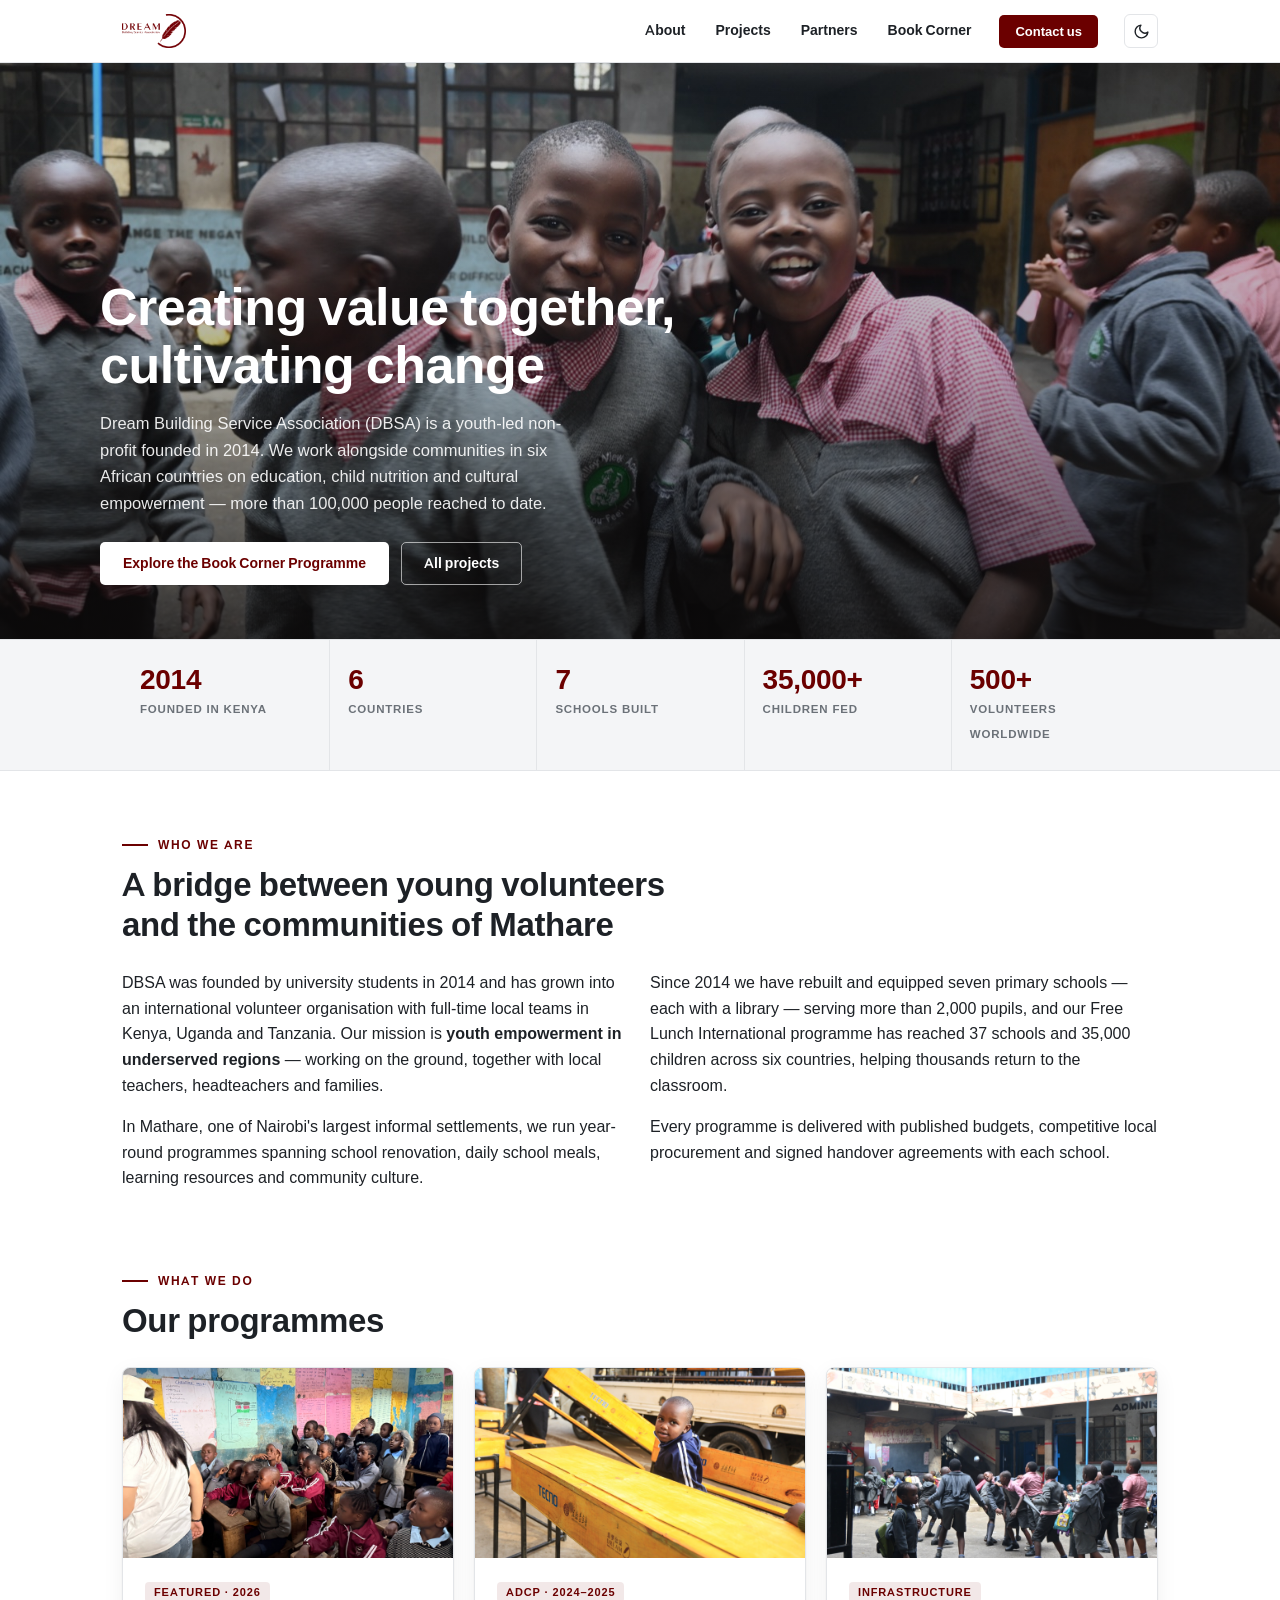
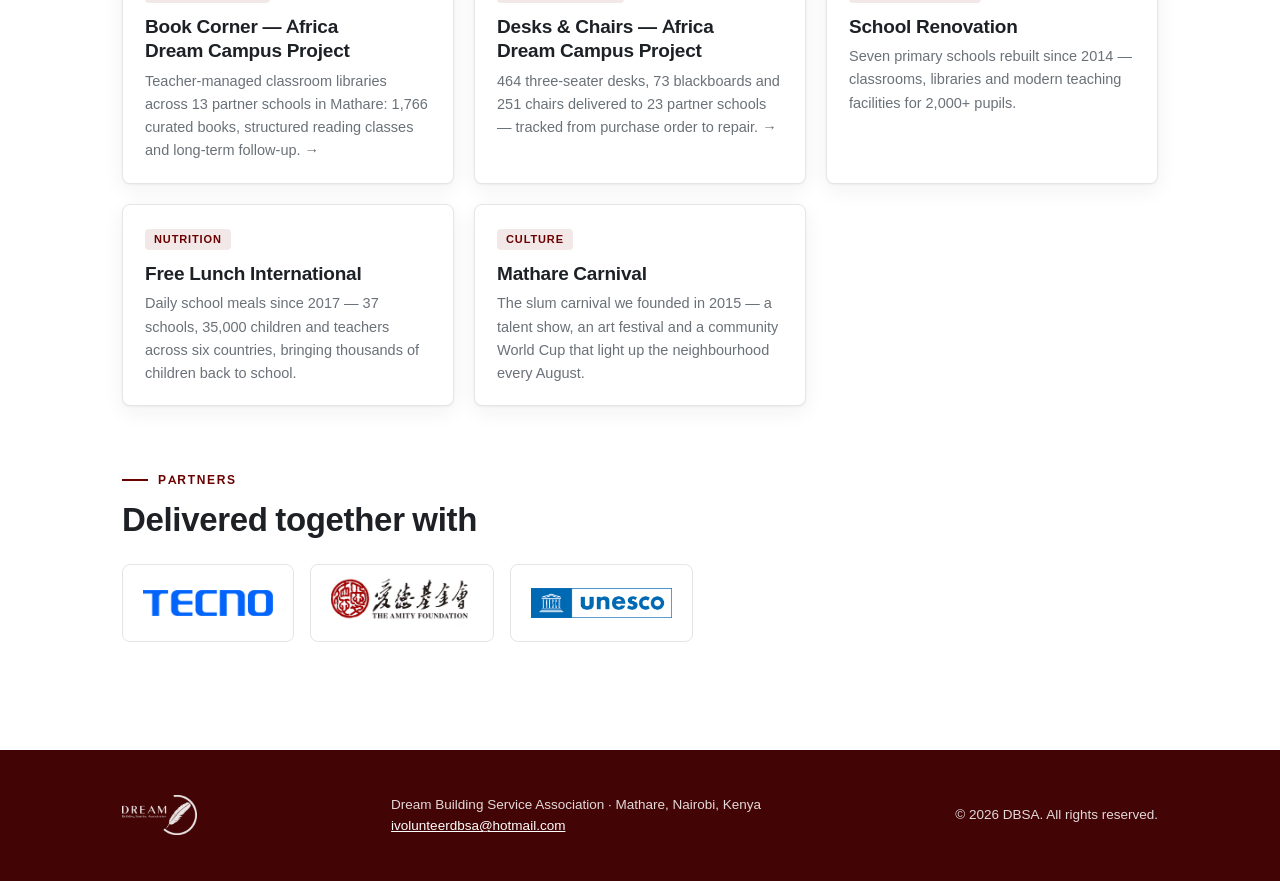
==== commit e2cd3c4a: "Desks & Chairs programme: catalogue page, QR report form, condition board - assets/furniture.js: 202" ====
--- a/index.html
+++ b/index.html
@@ -95,6 +95,16 @@
         </div>
       </a>
 
+      <a class="card reveal" href="furniture.html">
+        <img class="cover" src="assets/photos/desk-01.jpg" alt="Newly delivered desks in Mathare">
+        <div class="pad">
+          <span class="tag">ADCP · 2024–2025</span>
+          <h3>Desks &amp; Chairs — Africa Dream Campus Project</h3>
+          <p>464 three-seater desks, 73 blackboards and 251 chairs delivered to
+          23 partner schools — tracked from purchase order to repair. →</p>
+        </div>
+      </a>
+
       <div class="card reveal">
         <img class="cover" src="assets/photos/photo-02.jpg" alt="A renovated school courtyard">
         <div class="pad">
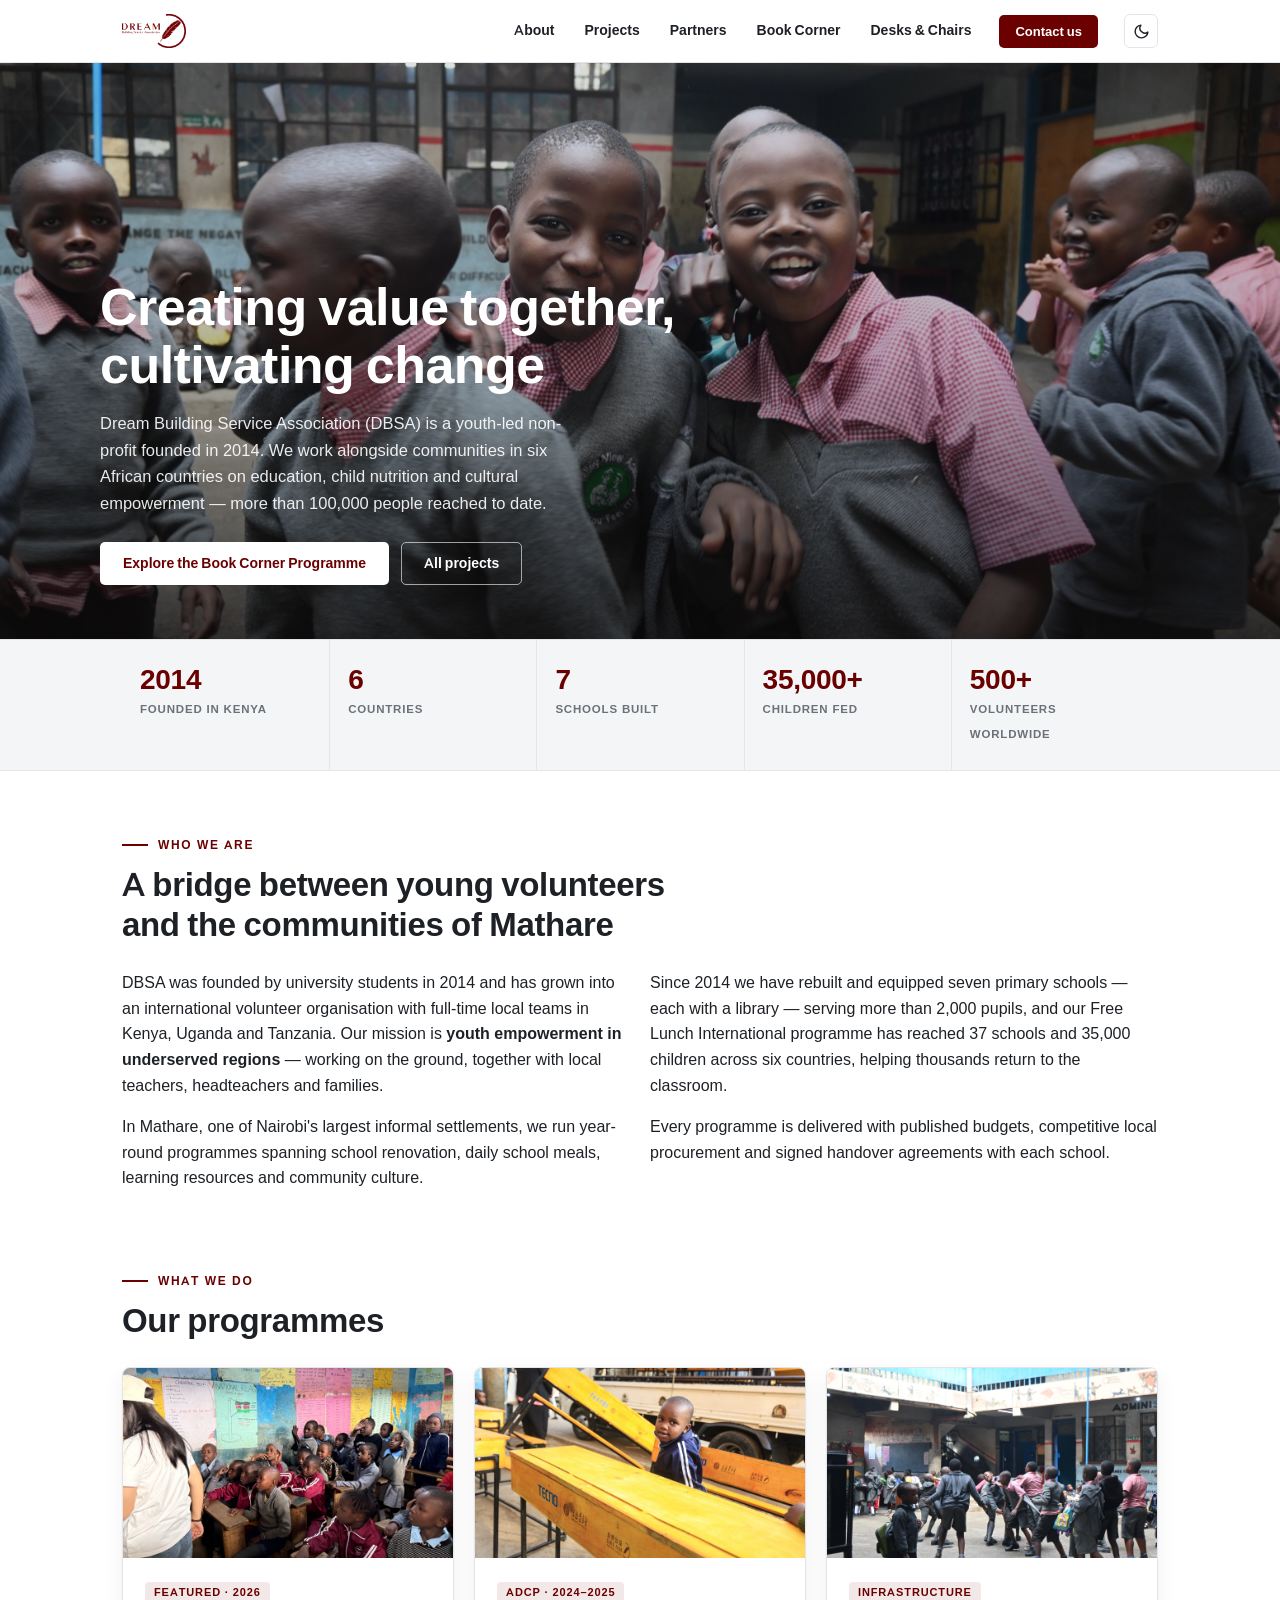
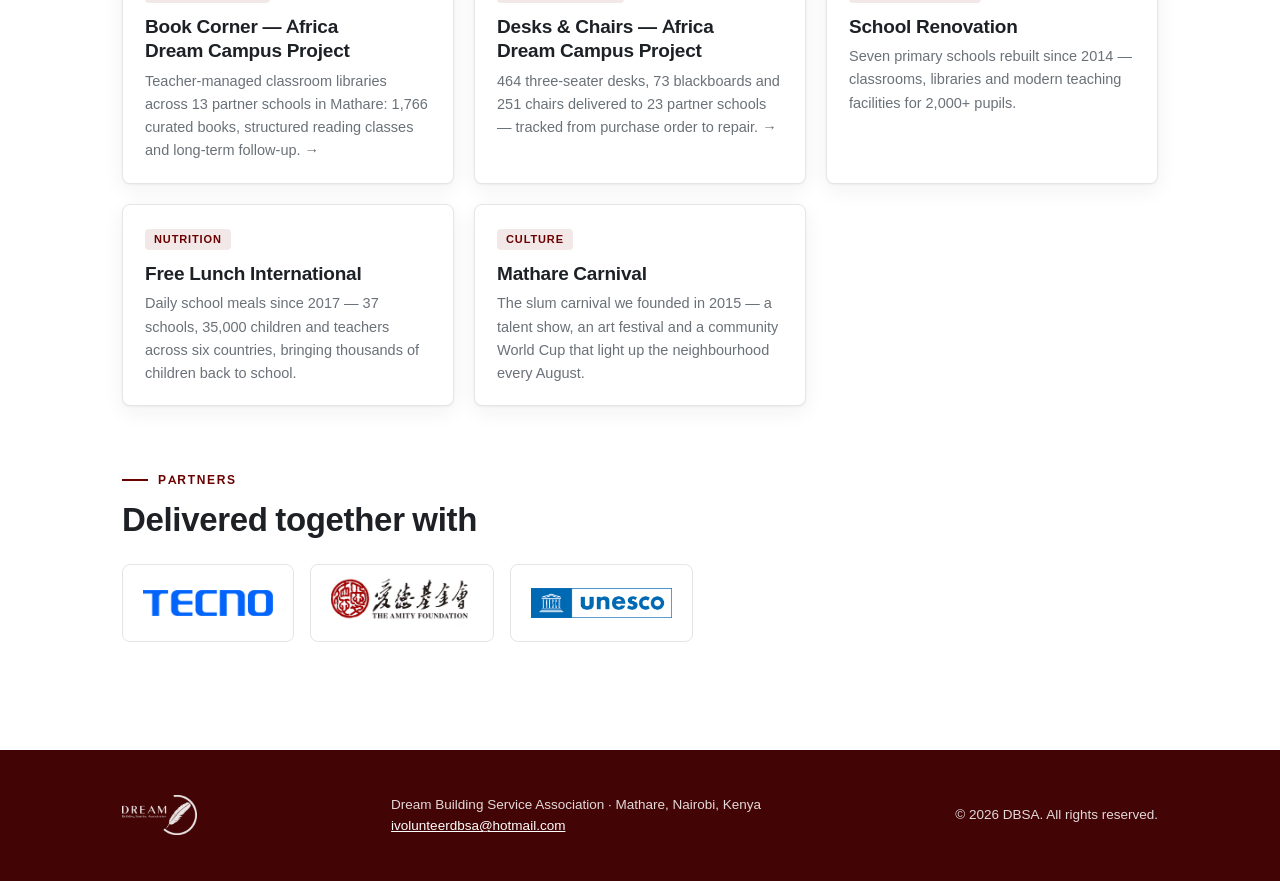
==== commit 6f25c0cb: "Nav: Desks & Chairs tab on the home page; tighter mobile nav Both programme tabs now show on every p" ====
--- a/index.html
+++ b/index.html
@@ -20,6 +20,7 @@
     <a class="link" href="index.html#projects">Projects</a>
     <a class="link" href="index.html#partners">Partners</a>
     <a class="link keep" href="bookcorner.html">Book Corner</a>
+    <a class="link keep" href="furniture.html">Desks &amp; Chairs</a>
     <a class="cta" href="mailto:ivolunteerdbsa@hotmail.com">Contact us</a>
       <button class="theme-btn" id="theme-toggle" type="button" aria-label="Switch theme">
       <svg class="ic-moon" viewBox="0 0 24 24" fill="none" stroke="currentColor" stroke-width="2" stroke-linecap="round" stroke-linejoin="round" aria-hidden="true"><path d="M21 12.8A9 9 0 1 1 11.2 3a7 7 0 0 0 9.8 9.8z"/></svg>
--- a/styles.css
+++ b/styles.css
@@ -111,7 +111,13 @@
 .theme-btn .ic-sun{display:none}
 .theme-btn[data-mode="dark"] .ic-sun{display:block}
 .theme-btn[data-mode="dark"] .ic-moon{display:none}
-@media (max-width:640px){.nav a.link{display:none}.nav a.link.keep{display:inline-block}}
+@media (max-width:640px){
+  .nav .wrap{gap:14px}
+  .nav .brand img{height:28px}
+  .nav a.link{display:none}
+  .nav a.link.keep{display:inline-block;font-size:13px}
+  .nav .cta{display:none}
+}
 
 /* ---------- hero ---------- */
 .hero{position:relative;color:#fff;padding:0}
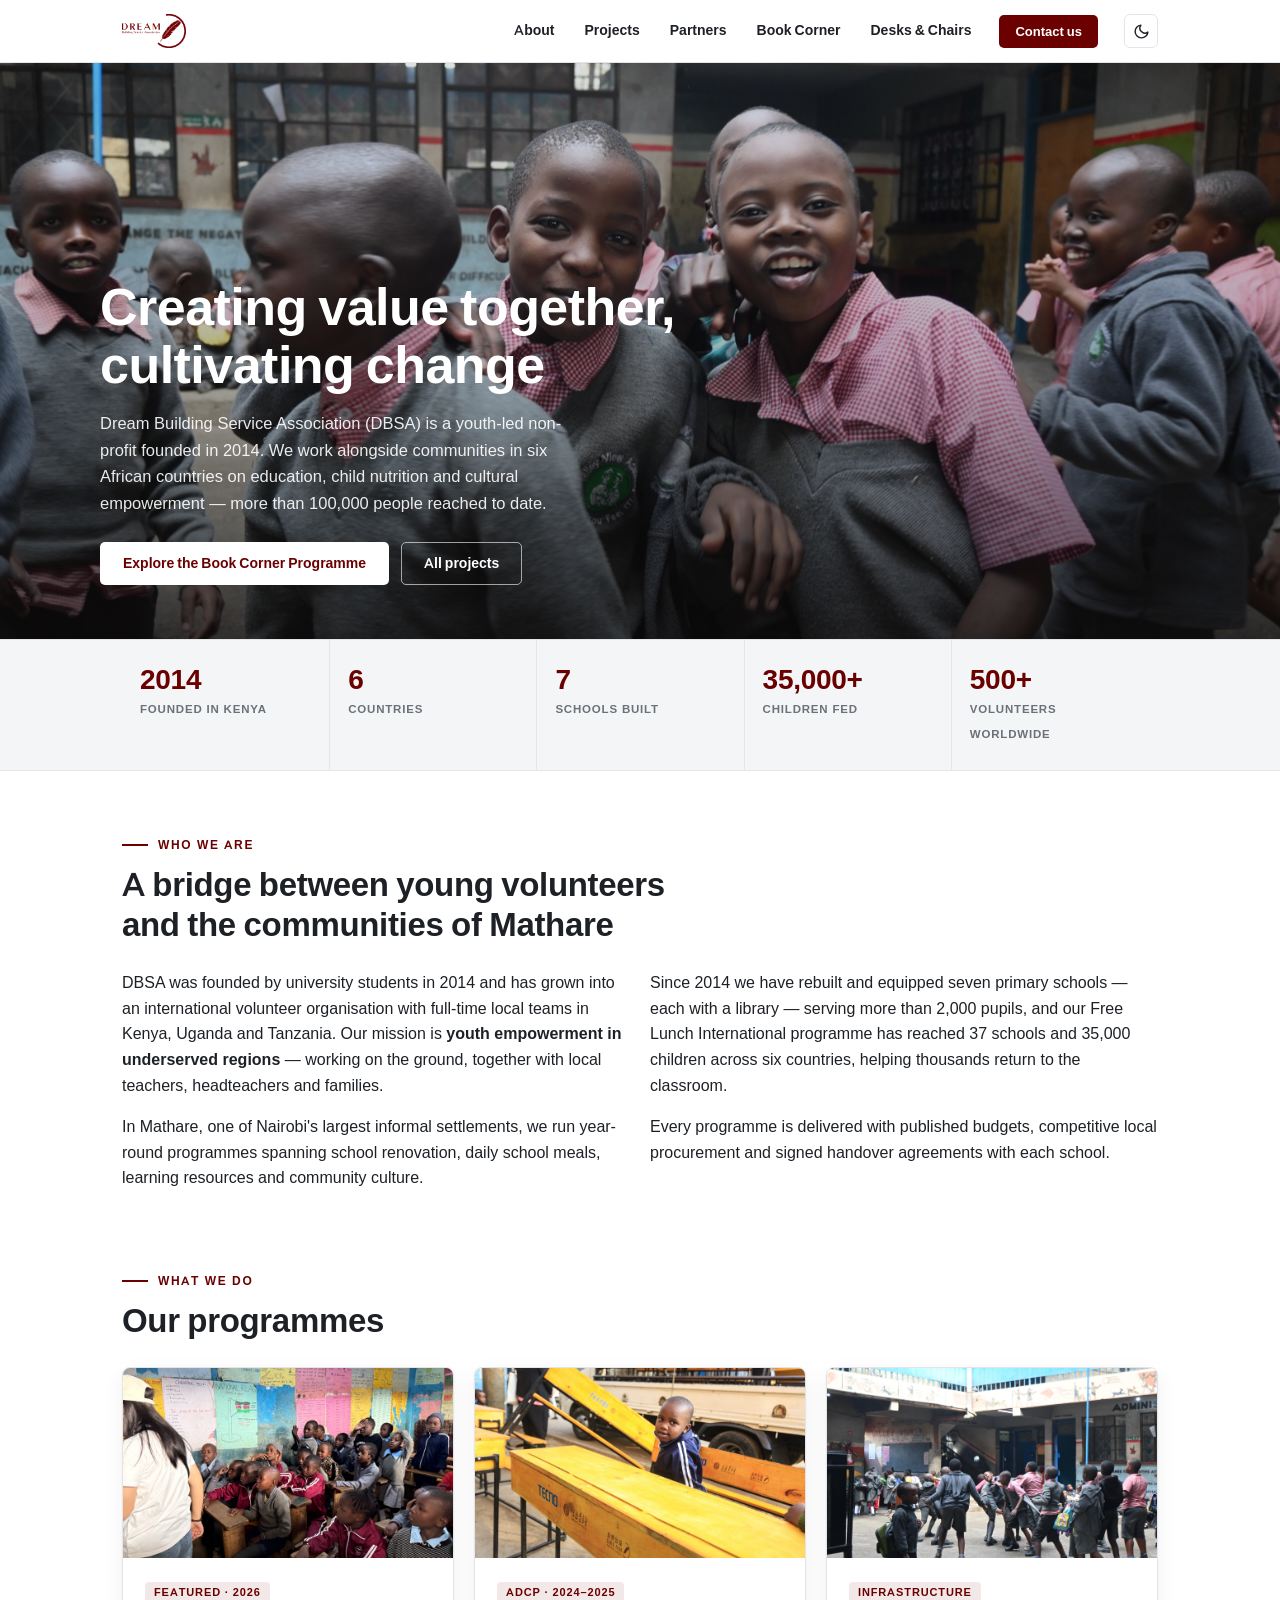
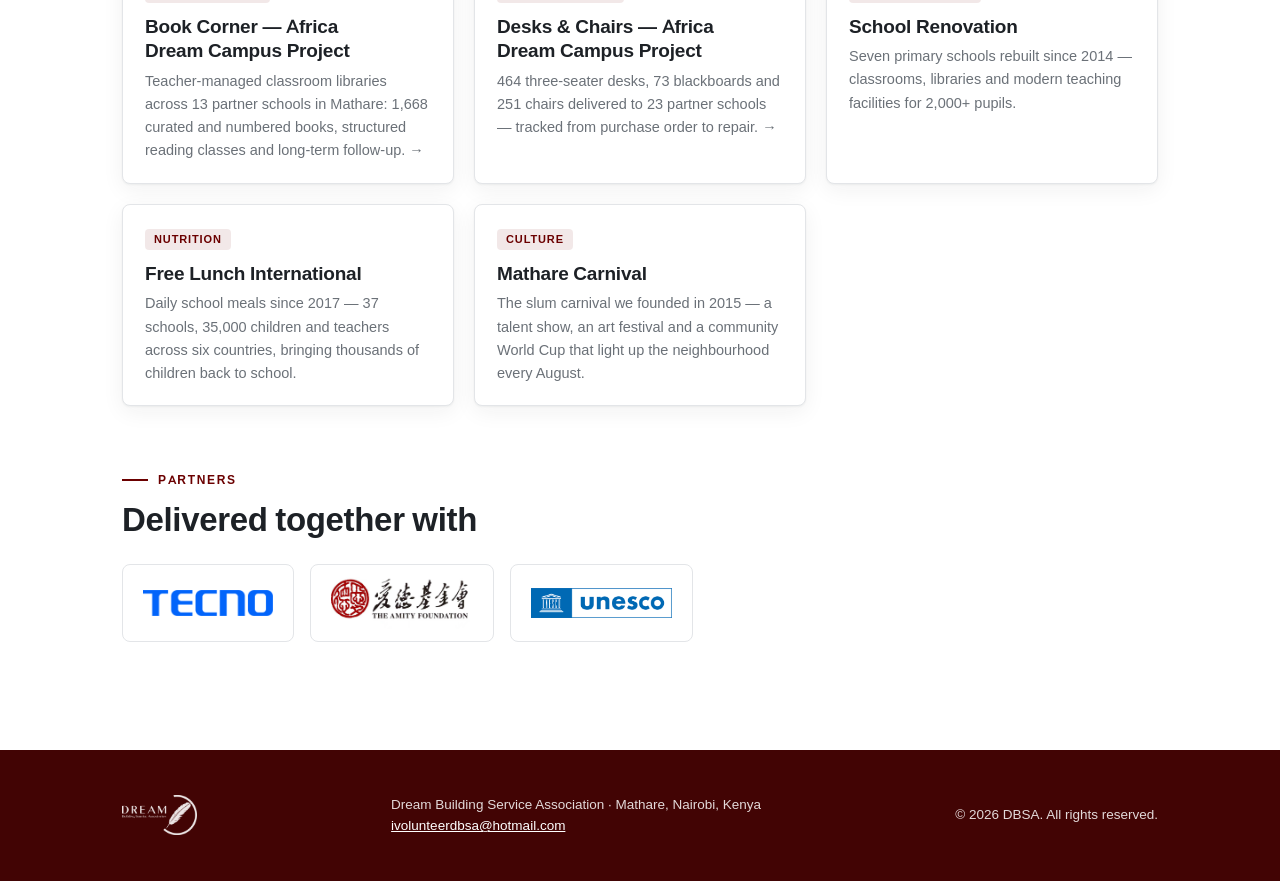
==== commit 3314dfac: "Catalogue from actual allocation; report books by sticker number or title - assets/catalog.js regene" ====
--- a/index.html
+++ b/index.html
@@ -92,7 +92,7 @@
           <span class="tag">Featured · 2026</span>
           <h3>Book Corner — Africa Dream Campus Project</h3>
           <p>Teacher-managed classroom libraries across 13 partner schools in Mathare:
-          1,766 curated books, structured reading classes and long-term follow-up. →</p>
+          1,668 curated and numbered books, structured reading classes and long-term follow-up. →</p>
         </div>
       </a>
 
--- a/styles.css
+++ b/styles.css
@@ -364,6 +364,7 @@
   border-radius:4px;padding:3px 7px;vertical-align:1px;
 }
 table.reports td.num{text-align:right;font-variant-numeric:tabular-nums;white-space:nowrap}
+td.code,.code{font:600 12.5px/1.4 var(--sans);font-variant-numeric:tabular-nums;letter-spacing:.02em;color:var(--muted);white-space:nowrap}
 
 /* partners */
 .partners{display:flex;gap:16px;align-items:stretch;flex-wrap:wrap}
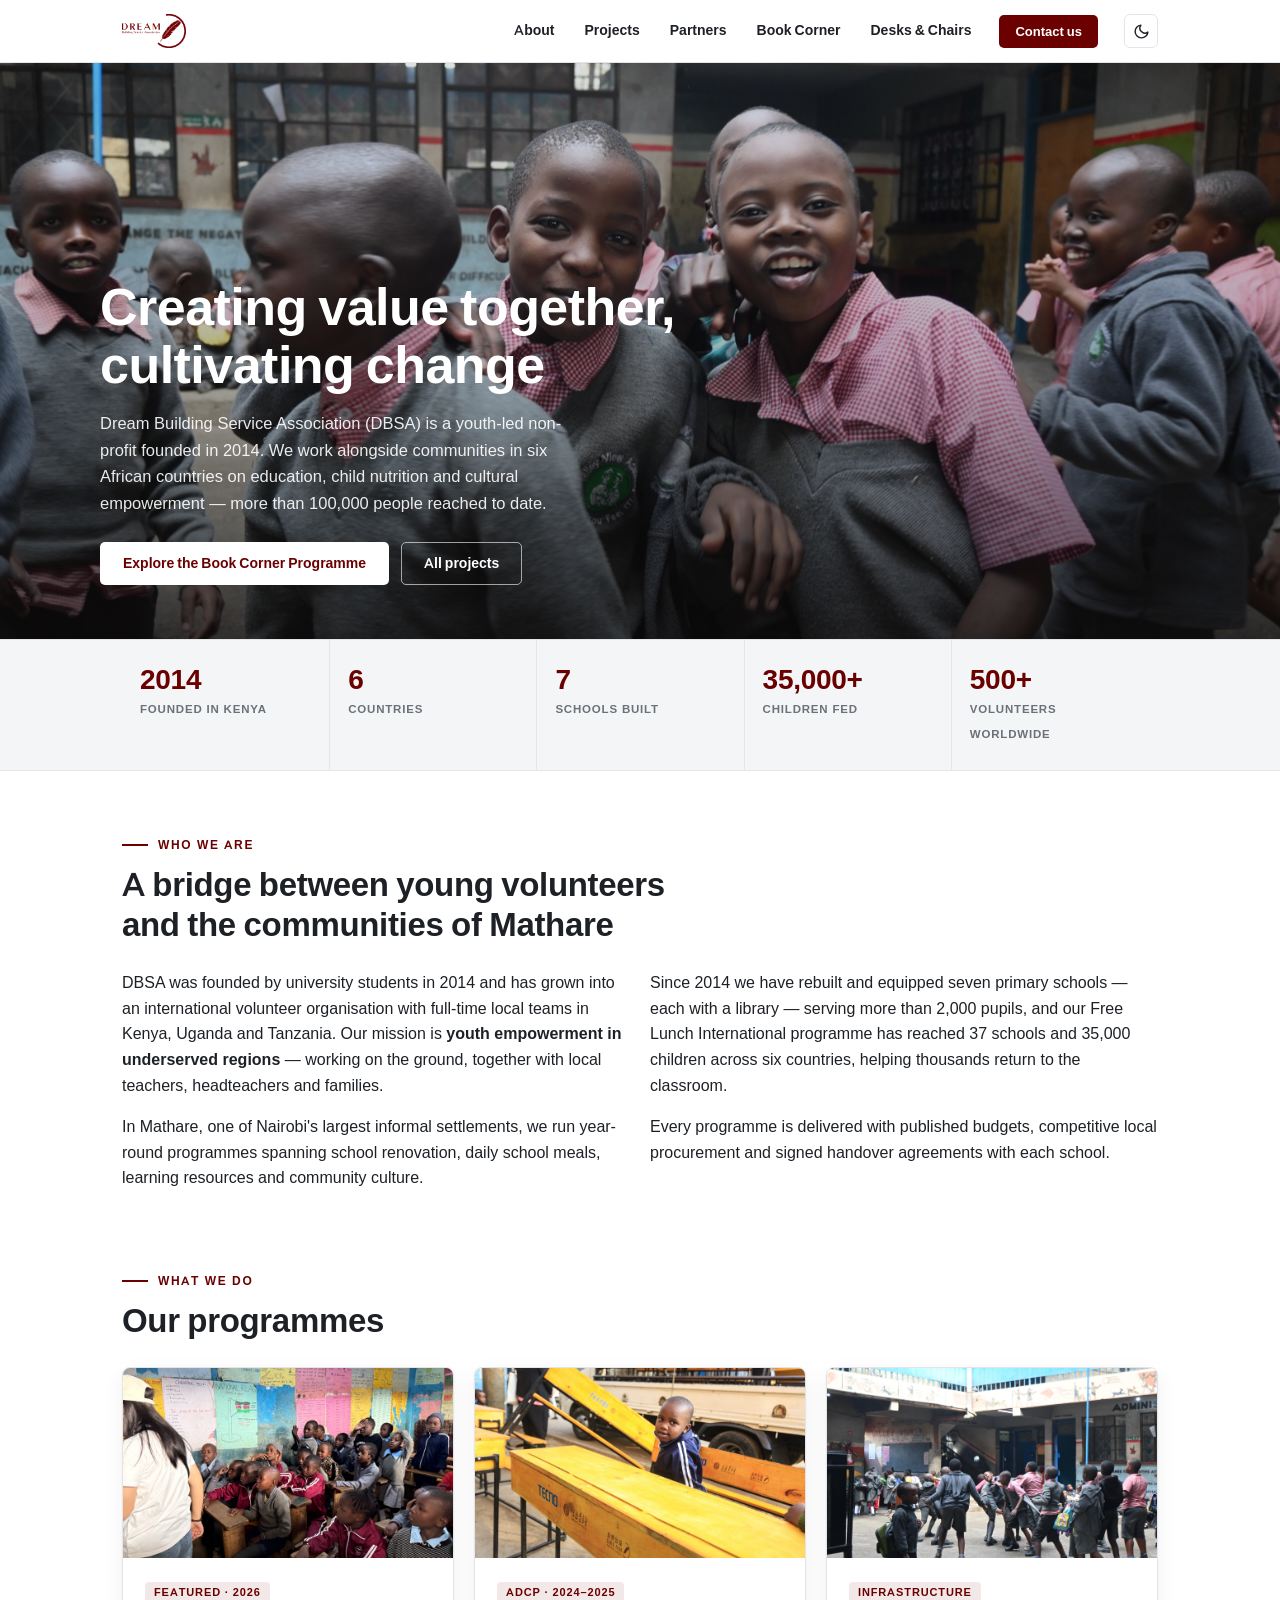
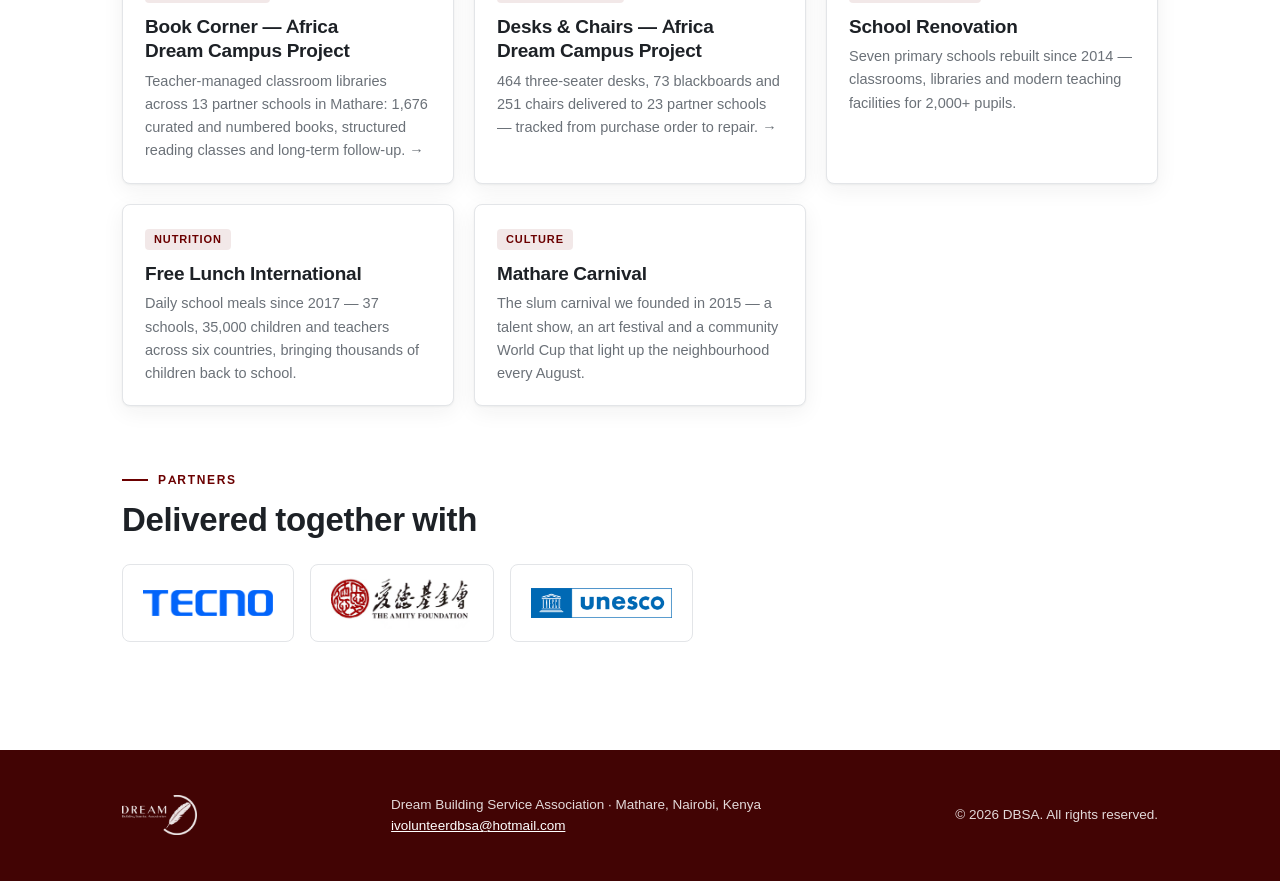
==== commit 222d4e0a: "Genesis Joy +8 books (GEN-101…108): county atlases and senior STEM set Regenerated from Book Allocat" ====
--- a/index.html
+++ b/index.html
@@ -92,7 +92,7 @@
           <span class="tag">Featured · 2026</span>
           <h3>Book Corner — Africa Dream Campus Project</h3>
           <p>Teacher-managed classroom libraries across 13 partner schools in Mathare:
-          1,668 curated and numbered books, structured reading classes and long-term follow-up. →</p>
+          1,676 curated and numbered books, structured reading classes and long-term follow-up. →</p>
         </div>
       </a>
 
